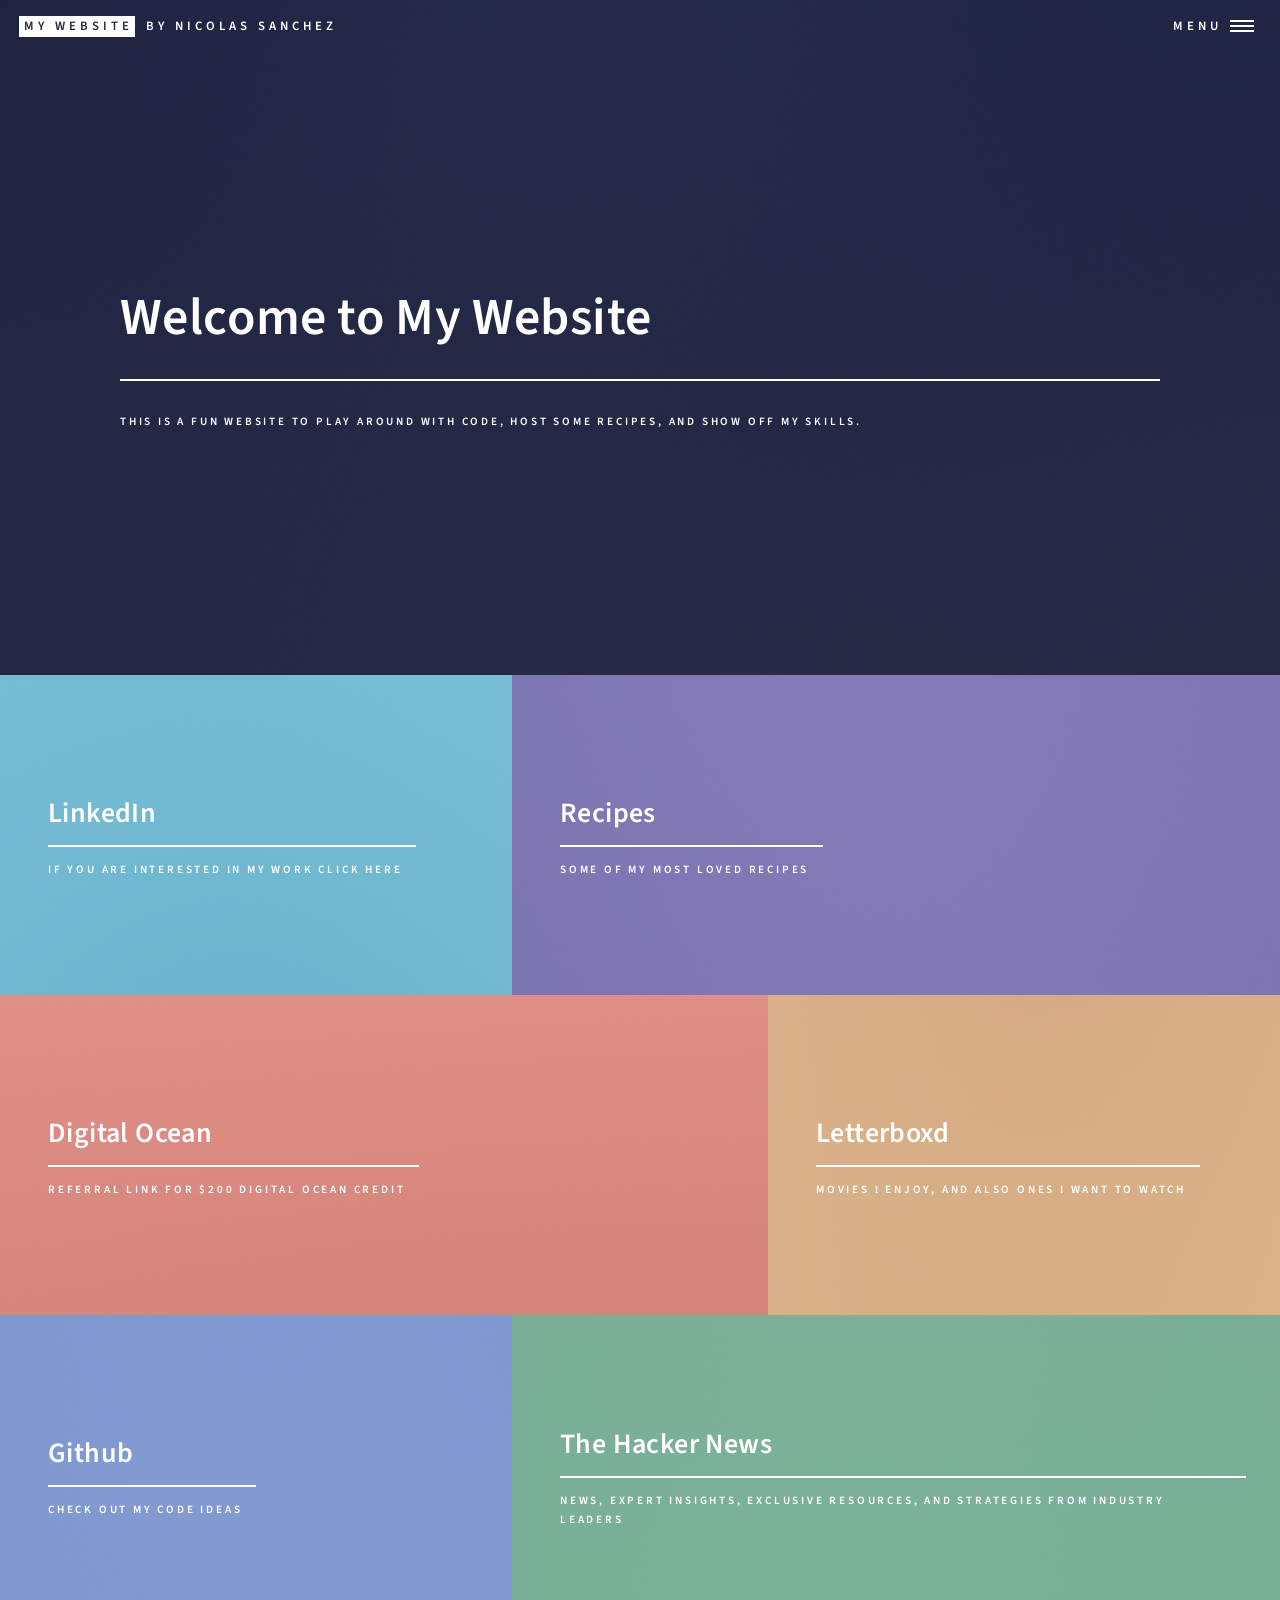
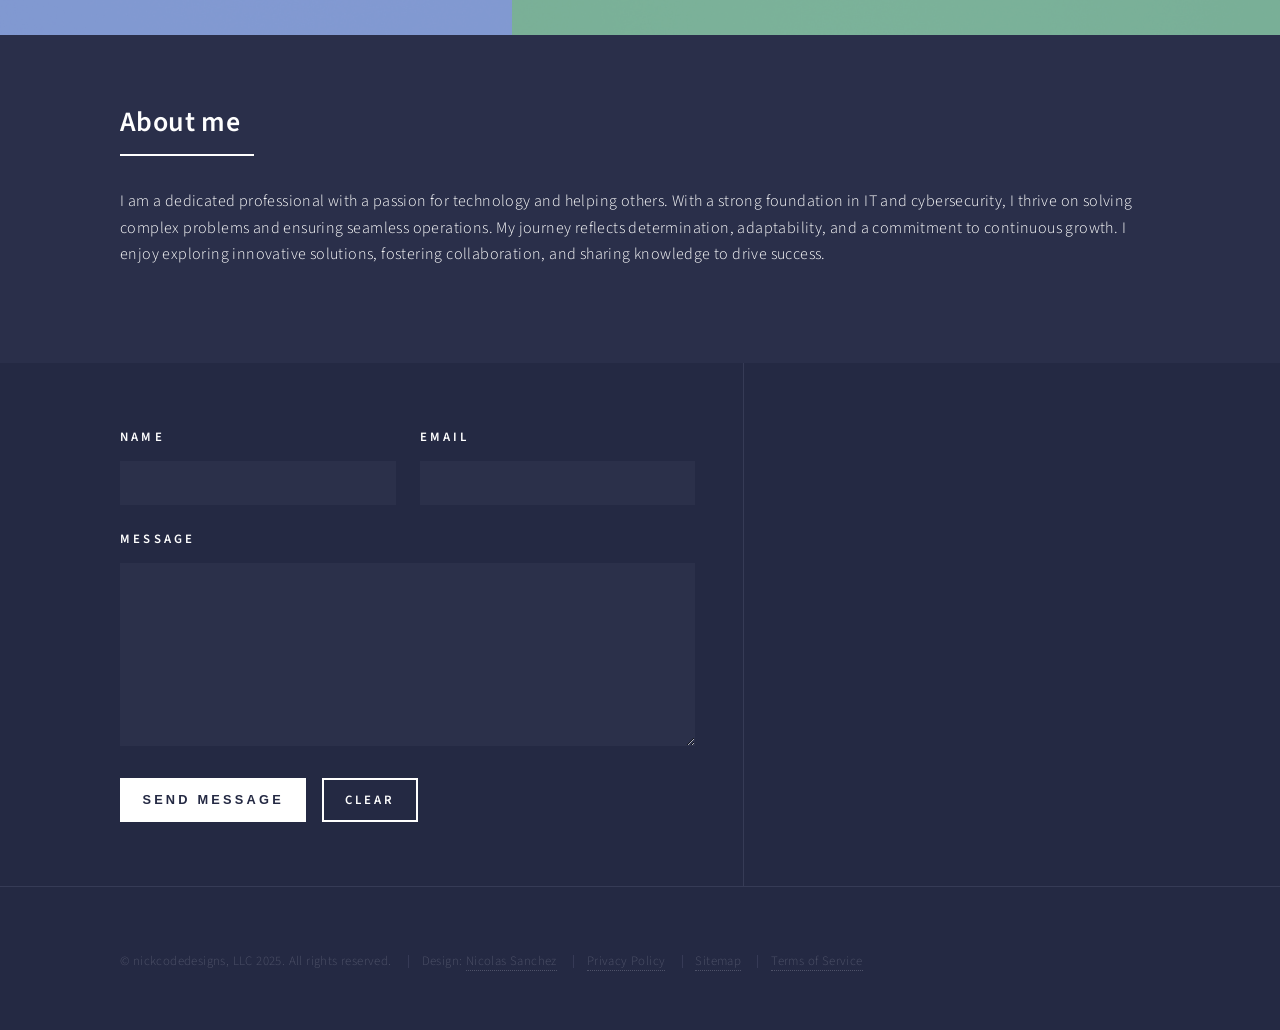
==== index.html @ 8ea69883 "Updated terms terms_of_service" ====
<!DOCTYPE HTML>
<html>
<!-- Head -->
	<head>
		<title>My Website</title>
		<meta charset="utf-8" />
		<meta name="viewport" content="width=device-width, initial-scale=1, user-scalable=no" />
		<link rel="stylesheet" href="assets/css/main.css" />
		<noscript><link rel="stylesheet" href="assets/css/noscript.css" /></noscript>
	</head>
<!-- Script -->
		<script async src="https://www.googletagmanager.com/gtag/js?id=G-K2CP5734T7">
		</script>
		
	<script>
		window.dataLayer = window.dataLayer || [];function gtag(){dataLayer.push(arguments);} gtag('js', new Date());gtag('config', 'G-K2CP5734T7');
	</script>
	<body class="is-preload">
<!-- Wrapper -->
			<div id="wrapper">
				<!-- Header -->
					<header id="header" class="alt">
						<a href="index.html" class="logo"><strong>My Website</strong> <span>by Nicolas Sanchez</span></a>
						<nav>
							<a href="#menu">Menu</a>
						</nav>
					</header>
				<!-- Menu -->
				<nav id="menu">
					<ul class="links">
						<li><a href="index.html">Home</a></li>
						<li><a href="recipes.html">Recipes</a></li>
						<li><a href="https://letterboxd.com/nicksanchez02/">My letterboxd</a></li>
						<li><a href="/sitemap.html">Sitemap</a></li>
					</ul>
				</nav>
				<!-- Banner -->
					<section id="banner" class="major">
						<div class="inner">
							<header class="major">
								<h1>Welcome to My Website</h1>
							</header>
							<div class="content">
								<p>This is a fun website to play around with code, host some recipes, and show off my skills.<br/></p>
								<ul class="actions">
									
								</ul>
							</div>
						</div>
					</section>
				<!-- Main -->
					<div id="main">
						<!-- One -->
							<section id="one" class="tiles">
								<article>
									<span class="image">
										<img src="images/pic01.jpg" alt="" />
									</span>
									<header class="major">
										<h3><a href="https://www.linkedin.com/feed/?trk=guest_homepage-basic_google-one-tap-submit" class="link">LinkedIn</a></h3>
										<p>If you are interested in my work click here</p>
									</header>
								</article>
								<article>
									<span class="image">
										<img src="images/pic02.jpg" alt="" />
									</span>
									<header class="major">
										<h3><a href="/pages/recipes.html" class="link">Recipes</a></h3>
										<p>Some of my most loved recipes</p>
									</header>
								</article>
								<article>
									<span class="image">
										<img src="images/pic03.jpg" alt="" />
									</span>
									<header class="major">
										<h3><a href="https://www.digitalocean.com/?refcode=6fe667c914c8&utm_campaign=Referral_Invite&utm_medium=Referral_Program&utm_source=badge" class="link">Digital Ocean</a></h3>
										<p>Referral link for $200 Digital Ocean Credit</p>
									</header>
								</article>
								<article>
									<span class="image">
										<img src="images/pic04.jpg" alt="" />
									</span>
									<header class="major">
										<h3><a href="https://letterboxd.com/nicksanchez02/" class="link">Letterboxd</a></h3>
										<p>Movies I enjoy, and also ones I want to watch</p>
									</header>
								</article>
								<article>
									<span class="image">
										<img src="images/pic05.jpg" alt="" />
									</span>
									<header class="major">
										<h3><a href="https://github.com/Nicolasjpsanchez" class="link">Github</a></h3>
										<p>Check out my code ideas</p>
									</header>
								</article>
								<article>
									<span class="image">
										<img src="images/pic06.jpg" alt="" />
									</span>
									<header class="major">
										<h3><a href="https://thehackernews.com/#:~:text=The%20Hacker%20News%20%7C%20%231%20Trusted%20Cybersecurity%20News%20Site" class="link">The Hacker News</a></h3>
										<p>News, expert insights, exclusive resources, and strategies from industry leaders</p>
									</header>
								</article>
							</section>
						<!-- Two -->
							<section id="two">
								<div class="inner">
									<header class="major">
										<h2>About me</h2>
									</header>
									<p>I am a dedicated professional with a passion for technology and helping others. With a strong foundation in IT and cybersecurity, I thrive on solving complex problems and ensuring seamless operations. My journey reflects determination, adaptability, and a commitment to continuous growth. I enjoy exploring innovative solutions, fostering collaboration, and sharing knowledge to drive success.</p>
									<ul class="actions">
									</ul>
								</div>
							</section>
					</div>
				<!-- Contact -->
					<section id="contact">
						<div class="inner">
							<section>
								<form action="https://formspree.io/f/xkggwqeb" method="POST">
									<div class="fields">
										<div class="field half">
											<label for="name">Name</label>
											<input type="text" name="name" id="name" required />
										</div>
										<div class="field half">
											<label for="email">Email</label>
											<input type="email" name="email" id="email" required />
										</div>
										<div class="field">
											<label for="message">Message</label>
											<textarea name="message" id="message" rows="6" required></textarea>
										</div>
									</div>
									<ul class="actions">
										<li><button type="submit" class="primary">Send Message</button></li>
										<li><input type="reset" value="Clear" /></li>
									</ul>
								</form>
							</section>
						</div>
					</section>
				<!-- Footer -->
				<footer id="footer">
					<div class="inner">
						<ul class="copyright">
							<li>&copy; nickcodedesigns, LLC 2025. All rights reserved.</li>
							<li>Design: <a href="https://nicolasjpsanchez.com">Nicolas Sanchez</a></li>
							<li><a href="/pages/privacy.html">Privacy Policy</a></li>
							<li><a href="/sitemap.html">Sitemap</a></li>
							<li><a href="/pages/terms_of_service.html">Terms of Service</a></li>

						</ul>
					</div>
				</footer>
			</div>
	<!-- Scripts -->
		<script src="assets/js/jquery.min.js"></script>
		<script src="assets/js/jquery.scrolly.min.js"></script>
		<script src="assets/js/jquery.scrollex.min.js"></script>
		<script src="assets/js/browser.min.js"></script>
		<script src="assets/js/breakpoints.min.js"></script>
		<script src="assets/js/util.js"></script>
		<script src="assets/js/main.js"></script>
	</body>
</html>
---- assets/css/main.css ----
@import url(fontawesome-all.min.css);
@import url("https://fonts.googleapis.com/css?family=Source+Sans+Pro:300,300italic,600,600italic");

/*
	Forty by HTML5 UP
	html5up.net | @ajlkn
	Free for personal and commercial use under the CCA 3.0 license (html5up.net/license)
*/

html, body, div, span, applet, object,
iframe, h1, h2, h3, h4, h5, h6, p, blockquote,
pre, a, abbr, acronym, address, big, cite,
code, del, dfn, em, img, ins, kbd, q, s, samp,
small, strike, strong, sub, sup, tt, var, b,
u, i, center, dl, dt, dd, ol, ul, li, fieldset,
form, label, legend, table, caption, tbody,
tfoot, thead, tr, th, td, article, aside,
canvas, details, embed, figure, figcaption,
footer, header, hgroup, menu, nav, output, ruby,
section, summary, time, mark, audio, video {
	margin: 0;
	padding: 0;
	border: 0;
	font-size: 100%;
	font: inherit;
	vertical-align: baseline;}

article, aside, details, figcaption, figure,
footer, header, hgroup, menu, nav, section {
	display: block;}

body {
	line-height: 1;
}

ol, ul {
	list-style: none;
}

blockquote, q {
	quotes: none;
}

	blockquote:before, blockquote:after, q:before, q:after {
		content: '';
		content: none;
	}

table {
	border-collapse: collapse;
	border-spacing: 0;
}

body {
	-webkit-text-size-adjust: none;
}

mark {
	background-color: transparent;
	color: inherit;
}

input::-moz-focus-inner {
	border: 0;
	padding: 0;
}

input, select, textarea {
	-moz-appearance: none;
	-webkit-appearance: none;
	-ms-appearance: none;
	appearance: none;
}

/* Basic */

	@-ms-viewport {
		width: device-width;
	}

	body {
		-ms-overflow-style: scrollbar;
	}

	@media screen and (max-width: 480px) {

		html, body {
			min-width: 320px;
		}

	}

	html {
		box-sizing: border-box;
	}

	*, *:before, *:after {
		box-sizing: inherit;
	}

	body {
		background: #242943;
	}

		body.is-preload *, body.is-preload *:before, body.is-preload *:after {
			-moz-animation: none !important;
			-webkit-animation: none !important;
			-ms-animation: none !important;
			animation: none !important;
			-moz-transition: none !important;
			-webkit-transition: none !important;
			-ms-transition: none !important;
			transition: none !important;
		}

/* Type */

	body, input, select, textarea {
		color: #ffffff;
		font-family: "Source Sans Pro", Helvetica, sans-serif;
		font-size: 17pt;
		font-weight: 300;
		letter-spacing: 0.025em;
		line-height: 1.65;
	}

		@media screen and (max-width: 1680px) {

			body, input, select, textarea {
				font-size: 14pt;
			}

		}

		@media screen and (max-width: 1280px) {

			body, input, select, textarea {
				font-size: 12pt;
			}

		}

		@media screen and (max-width: 360px) {

			body, input, select, textarea {
				font-size: 11pt;
			}

		}

	a {
		-moz-transition: color 0.2s ease-in-out, border-bottom-color 0.2s ease-in-out;
		-webkit-transition: color 0.2s ease-in-out, border-bottom-color 0.2s ease-in-out;
		-ms-transition: color 0.2s ease-in-out, border-bottom-color 0.2s ease-in-out;
		transition: color 0.2s ease-in-out, border-bottom-color 0.2s ease-in-out;
		border-bottom: dotted 1px;
		color: inherit;
		text-decoration: none;
	}

		a:hover {
			border-bottom-color: transparent;
			color: #9bf1ff !important;
		}

		a:active {
			color: #53e3fb !important;
		}

	strong, b {
		color: #ffffff;
		font-weight: 600;
	}

	em, i {
		font-style: italic;
	}

	p {
		margin: 0 0 2em 0;
	}

	h1, h2, h3, h4, h5, h6 {
		color: #ffffff;
		font-weight: 600;
		line-height: 1.65;
		margin: 0 0 1em 0;
	}

		h1 a, h2 a, h3 a, h4 a, h5 a, h6 a {
			color: inherit;
			border-bottom: 0;
		}

	h1 {
		font-size: 2.5em;
	}

	h2 {
		font-size: 1.75em;
	}

	h3 {
		font-size: 1.35em;
	}

	h4 {
		font-size: 1.1em;
	}

	h5 {
		font-size: 0.9em;
	}

	h6 {
		font-size: 0.7em;
	}

	@media screen and (max-width: 736px) {

		h1 {
			font-size: 2em;
		}

		h2 {
			font-size: 1.5em;
		}

		h3 {
			font-size: 1.25em;
		}

	}

	sub {
		font-size: 0.8em;
		position: relative;
		top: 0.5em;
	}

	sup {
		font-size: 0.8em;
		position: relative;
		top: -0.5em;
	}

	blockquote {
		border-left: solid 4px rgba(212, 212, 255, 0.1);
		font-style: italic;
		margin: 0 0 2em 0;
		padding: 0.5em 0 0.5em 2em;
	}

	code {
		background: rgba(212, 212, 255, 0.035);
		font-family: "Courier New", monospace;
		font-size: 0.9em;
		margin: 0 0.25em;
		padding: 0.25em 0.65em;
	}

	pre {
		-webkit-overflow-scrolling: touch;
		font-family: "Courier New", monospace;
		font-size: 0.9em;
		margin: 0 0 2em 0;
	}

		pre code {
			display: block;
			line-height: 1.75;
			padding: 1em 1.5em;
			overflow-x: auto;
		}

	hr {
		border: 0;
		border-bottom: solid 1px rgba(212, 212, 255, 0.1);
		margin: 2em 0;
	}

		hr.major {
			margin: 3em 0;
		}

	.align-left {
		text-align: left;
	}

	.align-center {
		text-align: center;
	}

	.align-right {
		text-align: right;
	}

/* Row */

	.row {
		display: flex;
		flex-wrap: wrap;
		box-sizing: border-box;
		align-items: stretch;
	}

		.row > * {
			box-sizing: border-box;
		}

		.row.gtr-uniform > * > :last-child {
			margin-bottom: 0;
		}

		.row.aln-left {
			justify-content: flex-start;
		}

		.row.aln-center {
			justify-content: center;
		}

		.row.aln-right {
			justify-content: flex-end;
		}

		.row.aln-top {
			align-items: flex-start;
		}

		.row.aln-middle {
			align-items: center;
		}

		.row.aln-bottom {
			align-items: flex-end;
		}

		.row > .imp {
			order: -1;
		}

		.row > .col-1 {
			width: 8.33333%;
		}

		.row > .off-1 {
			margin-left: 8.33333%;
		}

		.row > .col-2 {
			width: 16.66667%;
		}

		.row > .off-2 {
			margin-left: 16.66667%;
		}

		.row > .col-3 {
			width: 25%;
		}

		.row > .off-3 {
			margin-left: 25%;
		}

		.row > .col-4 {
			width: 33.33333%;
		}

		.row > .off-4 {
			margin-left: 33.33333%;
		}

		.row > .col-5 {
			width: 41.66667%;
		}

		.row > .off-5 {
			margin-left: 41.66667%;
		}

		.row > .col-6 {
			width: 50%;
		}

		.row > .off-6 {
			margin-left: 50%;
		}

		.row > .col-7 {
			width: 58.33333%;
		}

		.row > .off-7 {
			margin-left: 58.33333%;
		}

		.row > .col-8 {
			width: 66.66667%;
		}

		.row > .off-8 {
			margin-left: 66.66667%;
		}

		.row > .col-9 {
			width: 75%;
		}

		.row > .off-9 {
			margin-left: 75%;
		}

		.row > .col-10 {
			width: 83.33333%;
		}

		.row > .off-10 {
			margin-left: 83.33333%;
		}

		.row > .col-11 {
			width: 91.66667%;
		}

		.row > .off-11 {
			margin-left: 91.66667%;
		}

		.row > .col-12 {
			width: 100%;
		}

		.row > .off-12 {
			margin-left: 100%;
		}

		.row.gtr-0 {
			margin-top: 0;
			margin-left: 0em;
		}

			.row.gtr-0 > * {
				padding: 0 0 0 0em;
			}

			.row.gtr-0.gtr-uniform {
				margin-top: 0em;
			}

				.row.gtr-0.gtr-uniform > * {
					padding-top: 0em;
				}

		.row.gtr-25 {
			margin-top: 0;
			margin-left: -0.5em;
		}

			.row.gtr-25 > * {
				padding: 0 0 0 0.5em;
			}

			.row.gtr-25.gtr-uniform {
				margin-top: -0.5em;
			}

				.row.gtr-25.gtr-uniform > * {
					padding-top: 0.5em;
				}

		.row.gtr-50 {
			margin-top: 0;
			margin-left: -1em;
		}

			.row.gtr-50 > * {
				padding: 0 0 0 1em;
			}

			.row.gtr-50.gtr-uniform {
				margin-top: -1em;
			}

				.row.gtr-50.gtr-uniform > * {
					padding-top: 1em;
				}

		.row {
			margin-top: 0;
			margin-left: -2em;
		}

			.row > * {
				padding: 0 0 0 2em;
			}

			.row.gtr-uniform {
				margin-top: -2em;
			}

				.row.gtr-uniform > * {
					padding-top: 2em;
				}

		.row.gtr-150 {
			margin-top: 0;
			margin-left: -3em;
		}

			.row.gtr-150 > * {
				padding: 0 0 0 3em;
			}

			.row.gtr-150.gtr-uniform {
				margin-top: -3em;
			}

				.row.gtr-150.gtr-uniform > * {
					padding-top: 3em;
				}

		.row.gtr-200 {
			margin-top: 0;
			margin-left: -4em;
		}

			.row.gtr-200 > * {
				padding: 0 0 0 4em;
			}

			.row.gtr-200.gtr-uniform {
				margin-top: -4em;
			}

				.row.gtr-200.gtr-uniform > * {
					padding-top: 4em;
				}

		@media screen and (max-width: 1680px) {

			.row {
				display: flex;
				flex-wrap: wrap;
				box-sizing: border-box;
				align-items: stretch;
			}

				.row > * {
					box-sizing: border-box;
				}

				.row.gtr-uniform > * > :last-child {
					margin-bottom: 0;
				}

				.row.aln-left {
					justify-content: flex-start;
				}

				.row.aln-center {
					justify-content: center;
				}

				.row.aln-right {
					justify-content: flex-end;
				}

				.row.aln-top {
					align-items: flex-start;
				}

				.row.aln-middle {
					align-items: center;
				}

				.row.aln-bottom {
					align-items: flex-end;
				}

				.row > .imp-xlarge {
					order: -1;
				}

				.row > .col-1-xlarge {
					width: 8.33333%;
				}

				.row > .off-1-xlarge {
					margin-left: 8.33333%;
				}

				.row > .col-2-xlarge {
					width: 16.66667%;
				}

				.row > .off-2-xlarge {
					margin-left: 16.66667%;
				}

				.row > .col-3-xlarge {
					width: 25%;
				}

				.row > .off-3-xlarge {
					margin-left: 25%;
				}

				.row > .col-4-xlarge {
					width: 33.33333%;
				}

				.row > .off-4-xlarge {
					margin-left: 33.33333%;
				}

				.row > .col-5-xlarge {
					width: 41.66667%;
				}

				.row > .off-5-xlarge {
					margin-left: 41.66667%;
				}

				.row > .col-6-xlarge {
					width: 50%;
				}

				.row > .off-6-xlarge {
					margin-left: 50%;
				}

				.row > .col-7-xlarge {
					width: 58.33333%;
				}

				.row > .off-7-xlarge {
					margin-left: 58.33333%;
				}

				.row > .col-8-xlarge {
					width: 66.66667%;
				}

				.row > .off-8-xlarge {
					margin-left: 66.66667%;
				}

				.row > .col-9-xlarge {
					width: 75%;
				}

				.row > .off-9-xlarge {
					margin-left: 75%;
				}

				.row > .col-10-xlarge {
					width: 83.33333%;
				}

				.row > .off-10-xlarge {
					margin-left: 83.33333%;
				}

				.row > .col-11-xlarge {
					width: 91.66667%;
				}

				.row > .off-11-xlarge {
					margin-left: 91.66667%;
				}

				.row > .col-12-xlarge {
					width: 100%;
				}

				.row > .off-12-xlarge {
					margin-left: 100%;
				}

				.row.gtr-0 {
					margin-top: 0;
					margin-left: 0em;
				}

					.row.gtr-0 > * {
						padding: 0 0 0 0em;
					}

					.row.gtr-0.gtr-uniform {
						margin-top: 0em;
					}

						.row.gtr-0.gtr-uniform > * {
							padding-top: 0em;
						}

				.row.gtr-25 {
					margin-top: 0;
					margin-left: -0.5em;
				}

					.row.gtr-25 > * {
						padding: 0 0 0 0.5em;
					}

					.row.gtr-25.gtr-uniform {
						margin-top: -0.5em;
					}

						.row.gtr-25.gtr-uniform > * {
							padding-top: 0.5em;
						}

				.row.gtr-50 {
					margin-top: 0;
					margin-left: -1em;
				}

					.row.gtr-50 > * {
						padding: 0 0 0 1em;
					}

					.row.gtr-50.gtr-uniform {
						margin-top: -1em;
					}

						.row.gtr-50.gtr-uniform > * {
							padding-top: 1em;
						}

				.row {
					margin-top: 0;
					margin-left: -2em;
				}

					.row > * {
						padding: 0 0 0 2em;
					}

					.row.gtr-uniform {
						margin-top: -2em;
					}

						.row.gtr-uniform > * {
							padding-top: 2em;
						}

				.row.gtr-150 {
					margin-top: 0;
					margin-left: -3em;
				}

					.row.gtr-150 > * {
						padding: 0 0 0 3em;
					}

					.row.gtr-150.gtr-uniform {
						margin-top: -3em;
					}

						.row.gtr-150.gtr-uniform > * {
							padding-top: 3em;
						}

				.row.gtr-200 {
					margin-top: 0;
					margin-left: -4em;
				}

					.row.gtr-200 > * {
						padding: 0 0 0 4em;
					}

					.row.gtr-200.gtr-uniform {
						margin-top: -4em;
					}

						.row.gtr-200.gtr-uniform > * {
							padding-top: 4em;
						}

		}

		@media screen and (max-width: 1280px) {

			.row {
				display: flex;
				flex-wrap: wrap;
				box-sizing: border-box;
				align-items: stretch;
			}

				.row > * {
					box-sizing: border-box;
				}

				.row.gtr-uniform > * > :last-child {
					margin-bottom: 0;
				}

				.row.aln-left {
					justify-content: flex-start;
				}

				.row.aln-center {
					justify-content: center;
				}

				.row.aln-right {
					justify-content: flex-end;
				}

				.row.aln-top {
					align-items: flex-start;
				}

				.row.aln-middle {
					align-items: center;
				}

				.row.aln-bottom {
					align-items: flex-end;
				}

				.row > .imp-large {
					order: -1;
				}

				.row > .col-1-large {
					width: 8.33333%;
				}

				.row > .off-1-large {
					margin-left: 8.33333%;
				}

				.row > .col-2-large {
					width: 16.66667%;
				}

				.row > .off-2-large {
					margin-left: 16.66667%;
				}

				.row > .col-3-large {
					width: 25%;
				}

				.row > .off-3-large {
					margin-left: 25%;
				}

				.row > .col-4-large {
					width: 33.33333%;
				}

				.row > .off-4-large {
					margin-left: 33.33333%;
				}

				.row > .col-5-large {
					width: 41.66667%;
				}

				.row > .off-5-large {
					margin-left: 41.66667%;
				}

				.row > .col-6-large {
					width: 50%;
				}

				.row > .off-6-large {
					margin-left: 50%;
				}

				.row > .col-7-large {
					width: 58.33333%;
				}

				.row > .off-7-large {
					margin-left: 58.33333%;
				}

				.row > .col-8-large {
					width: 66.66667%;
				}

				.row > .off-8-large {
					margin-left: 66.66667%;
				}

				.row > .col-9-large {
					width: 75%;
				}

				.row > .off-9-large {
					margin-left: 75%;
				}

				.row > .col-10-large {
					width: 83.33333%;
				}

				.row > .off-10-large {
					margin-left: 83.33333%;
				}

				.row > .col-11-large {
					width: 91.66667%;
				}

				.row > .off-11-large {
					margin-left: 91.66667%;
				}

				.row > .col-12-large {
					width: 100%;
				}

				.row > .off-12-large {
					margin-left: 100%;
				}

				.row.gtr-0 {
					margin-top: 0;
					margin-left: 0em;
				}

					.row.gtr-0 > * {
						padding: 0 0 0 0em;
					}

					.row.gtr-0.gtr-uniform {
						margin-top: 0em;
					}

						.row.gtr-0.gtr-uniform > * {
							padding-top: 0em;
						}

				.row.gtr-25 {
					margin-top: 0;
					margin-left: -0.375em;
				}

					.row.gtr-25 > * {
						padding: 0 0 0 0.375em;
					}

					.row.gtr-25.gtr-uniform {
						margin-top: -0.375em;
					}

						.row.gtr-25.gtr-uniform > * {
							padding-top: 0.375em;
						}

				.row.gtr-50 {
					margin-top: 0;
					margin-left: -0.75em;
				}

					.row.gtr-50 > * {
						padding: 0 0 0 0.75em;
					}

					.row.gtr-50.gtr-uniform {
						margin-top: -0.75em;
					}

						.row.gtr-50.gtr-uniform > * {
							padding-top: 0.75em;
						}

				.row {
					margin-top: 0;
					margin-left: -1.5em;
				}

					.row > * {
						padding: 0 0 0 1.5em;
					}

					.row.gtr-uniform {
						margin-top: -1.5em;
					}

						.row.gtr-uniform > * {
							padding-top: 1.5em;
						}

				.row.gtr-150 {
					margin-top: 0;
					margin-left: -2.25em;
				}

					.row.gtr-150 > * {
						padding: 0 0 0 2.25em;
					}

					.row.gtr-150.gtr-uniform {
						margin-top: -2.25em;
					}

						.row.gtr-150.gtr-uniform > * {
							padding-top: 2.25em;
						}

				.row.gtr-200 {
					margin-top: 0;
					margin-left: -3em;
				}

					.row.gtr-200 > * {
						padding: 0 0 0 3em;
					}

					.row.gtr-200.gtr-uniform {
						margin-top: -3em;
					}

						.row.gtr-200.gtr-uniform > * {
							padding-top: 3em;
						}

		}

		@media screen and (max-width: 980px) {

			.row {
				display: flex;
				flex-wrap: wrap;
				box-sizing: border-box;
				align-items: stretch;
			}

				.row > * {
					box-sizing: border-box;
				}

				.row.gtr-uniform > * > :last-child {
					margin-bottom: 0;
				}

				.row.aln-left {
					justify-content: flex-start;
				}

				.row.aln-center {
					justify-content: center;
				}

				.row.aln-right {
					justify-content: flex-end;
				}

				.row.aln-top {
					align-items: flex-start;
				}

				.row.aln-middle {
					align-items: center;
				}

				.row.aln-bottom {
					align-items: flex-end;
				}

				.row > .imp-medium {
					order: -1;
				}

				.row > .col-1-medium {
					width: 8.33333%;
				}

				.row > .off-1-medium {
					margin-left: 8.33333%;
				}

				.row > .col-2-medium {
					width: 16.66667%;
				}

				.row > .off-2-medium {
					margin-left: 16.66667%;
				}

				.row > .col-3-medium {
					width: 25%;
				}

				.row > .off-3-medium {
					margin-left: 25%;
				}

				.row > .col-4-medium {
					width: 33.33333%;
				}

				.row > .off-4-medium {
					margin-left: 33.33333%;
				}

				.row > .col-5-medium {
					width: 41.66667%;
				}

				.row > .off-5-medium {
					margin-left: 41.66667%;
				}

				.row > .col-6-medium {
					width: 50%;
				}

				.row > .off-6-medium {
					margin-left: 50%;
				}

				.row > .col-7-medium {
					width: 58.33333%;
				}

				.row > .off-7-medium {
					margin-left: 58.33333%;
				}

				.row > .col-8-medium {
					width: 66.66667%;
				}

				.row > .off-8-medium {
					margin-left: 66.66667%;
				}

				.row > .col-9-medium {
					width: 75%;
				}

				.row > .off-9-medium {
					margin-left: 75%;
				}

				.row > .col-10-medium {
					width: 83.33333%;
				}

				.row > .off-10-medium {
					margin-left: 83.33333%;
				}

				.row > .col-11-medium {
					width: 91.66667%;
				}

				.row > .off-11-medium {
					margin-left: 91.66667%;
				}

				.row > .col-12-medium {
					width: 100%;
				}

				.row > .off-12-medium {
					margin-left: 100%;
				}

				.row.gtr-0 {
					margin-top: 0;
					margin-left: 0em;
				}

					.row.gtr-0 > * {
						padding: 0 0 0 0em;
					}

					.row.gtr-0.gtr-uniform {
						margin-top: 0em;
					}

						.row.gtr-0.gtr-uniform > * {
							padding-top: 0em;
						}

				.row.gtr-25 {
					margin-top: 0;
					margin-left: -0.375em;
				}

					.row.gtr-25 > * {
						padding: 0 0 0 0.375em;
					}

					.row.gtr-25.gtr-uniform {
						margin-top: -0.375em;
					}

						.row.gtr-25.gtr-uniform > * {
							padding-top: 0.375em;
						}

				.row.gtr-50 {
					margin-top: 0;
					margin-left: -0.75em;
				}

					.row.gtr-50 > * {
						padding: 0 0 0 0.75em;
					}

					.row.gtr-50.gtr-uniform {
						margin-top: -0.75em;
					}

						.row.gtr-50.gtr-uniform > * {
							padding-top: 0.75em;
						}

				.row {
					margin-top: 0;
					margin-left: -1.5em;
				}

					.row > * {
						padding: 0 0 0 1.5em;
					}

					.row.gtr-uniform {
						margin-top: -1.5em;
					}

						.row.gtr-uniform > * {
							padding-top: 1.5em;
						}

				.row.gtr-150 {
					margin-top: 0;
					margin-left: -2.25em;
				}

					.row.gtr-150 > * {
						padding: 0 0 0 2.25em;
					}

					.row.gtr-150.gtr-uniform {
						margin-top: -2.25em;
					}

						.row.gtr-150.gtr-uniform > * {
							padding-top: 2.25em;
						}

				.row.gtr-200 {
					margin-top: 0;
					margin-left: -3em;
				}

					.row.gtr-200 > * {
						padding: 0 0 0 3em;
					}

					.row.gtr-200.gtr-uniform {
						margin-top: -3em;
					}

						.row.gtr-200.gtr-uniform > * {
							padding-top: 3em;
						}

		}

		@media screen and (max-width: 736px) {

			.row {
				display: flex;
				flex-wrap: wrap;
				box-sizing: border-box;
				align-items: stretch;
			}

				.row > * {
					box-sizing: border-box;
				}

				.row.gtr-uniform > * > :last-child {
					margin-bottom: 0;
				}

				.row.aln-left {
					justify-content: flex-start;
				}

				.row.aln-center {
					justify-content: center;
				}

				.row.aln-right {
					justify-content: flex-end;
				}

				.row.aln-top {
					align-items: flex-start;
				}

				.row.aln-middle {
					align-items: center;
				}

				.row.aln-bottom {
					align-items: flex-end;
				}

				.row > .imp-small {
					order: -1;
				}

				.row > .col-1-small {
					width: 8.33333%;
				}

				.row > .off-1-small {
					margin-left: 8.33333%;
				}

				.row > .col-2-small {
					width: 16.66667%;
				}

				.row > .off-2-small {
					margin-left: 16.66667%;
				}

				.row > .col-3-small {
					width: 25%;
				}

				.row > .off-3-small {
					margin-left: 25%;
				}

				.row > .col-4-small {
					width: 33.33333%;
				}

				.row > .off-4-small {
					margin-left: 33.33333%;
				}

				.row > .col-5-small {
					width: 41.66667%;
				}

				.row > .off-5-small {
					margin-left: 41.66667%;
				}

				.row > .col-6-small {
					width: 50%;
				}

				.row > .off-6-small {
					margin-left: 50%;
				}

				.row > .col-7-small {
					width: 58.33333%;
				}

				.row > .off-7-small {
					margin-left: 58.33333%;
				}

				.row > .col-8-small {
					width: 66.66667%;
				}

				.row > .off-8-small {
					margin-left: 66.66667%;
				}

				.row > .col-9-small {
					width: 75%;
				}

				.row > .off-9-small {
					margin-left: 75%;
				}

				.row > .col-10-small {
					width: 83.33333%;
				}

				.row > .off-10-small {
					margin-left: 83.33333%;
				}

				.row > .col-11-small {
					width: 91.66667%;
				}

				.row > .off-11-small {
					margin-left: 91.66667%;
				}

				.row > .col-12-small {
					width: 100%;
				}

				.row > .off-12-small {
					margin-left: 100%;
				}

				.row.gtr-0 {
					margin-top: 0;
					margin-left: 0em;
				}

					.row.gtr-0 > * {
						padding: 0 0 0 0em;
					}

					.row.gtr-0.gtr-uniform {
						margin-top: 0em;
					}

						.row.gtr-0.gtr-uniform > * {
							padding-top: 0em;
						}

				.row.gtr-25 {
					margin-top: 0;
					margin-left: -0.3125em;
				}

					.row.gtr-25 > * {
						padding: 0 0 0 0.3125em;
					}

					.row.gtr-25.gtr-uniform {
						margin-top: -0.3125em;
					}

						.row.gtr-25.gtr-uniform > * {
							padding-top: 0.3125em;
						}

				.row.gtr-50 {
					margin-top: 0;
					margin-left: -0.625em;
				}

					.row.gtr-50 > * {
						padding: 0 0 0 0.625em;
					}

					.row.gtr-50.gtr-uniform {
						margin-top: -0.625em;
					}

						.row.gtr-50.gtr-uniform > * {
							padding-top: 0.625em;
						}

				.row {
					margin-top: 0;
					margin-left: -1.25em;
				}

					.row > * {
						padding: 0 0 0 1.25em;
					}

					.row.gtr-uniform {
						margin-top: -1.25em;
					}

						.row.gtr-uniform > * {
							padding-top: 1.25em;
						}

				.row.gtr-150 {
					margin-top: 0;
					margin-left: -1.875em;
				}

					.row.gtr-150 > * {
						padding: 0 0 0 1.875em;
					}

					.row.gtr-150.gtr-uniform {
						margin-top: -1.875em;
					}

						.row.gtr-150.gtr-uniform > * {
							padding-top: 1.875em;
						}

				.row.gtr-200 {
					margin-top: 0;
					margin-left: -2.5em;
				}

					.row.gtr-200 > * {
						padding: 0 0 0 2.5em;
					}

					.row.gtr-200.gtr-uniform {
						margin-top: -2.5em;
					}

						.row.gtr-200.gtr-uniform > * {
							padding-top: 2.5em;
						}

		}

		@media screen and (max-width: 480px) {

			.row {
				display: flex;
				flex-wrap: wrap;
				box-sizing: border-box;
				align-items: stretch;
			}

				.row > * {
					box-sizing: border-box;
				}

				.row.gtr-uniform > * > :last-child {
					margin-bottom: 0;
				}

				.row.aln-left {
					justify-content: flex-start;
				}

				.row.aln-center {
					justify-content: center;
				}

				.row.aln-right {
					justify-content: flex-end;
				}

				.row.aln-top {
					align-items: flex-start;
				}

				.row.aln-middle {
					align-items: center;
				}

				.row.aln-bottom {
					align-items: flex-end;
				}

				.row > .imp-xsmall {
					order: -1;
				}

				.row > .col-1-xsmall {
					width: 8.33333%;
				}

				.row > .off-1-xsmall {
					margin-left: 8.33333%;
				}

				.row > .col-2-xsmall {
					width: 16.66667%;
				}

				.row > .off-2-xsmall {
					margin-left: 16.66667%;
				}

				.row > .col-3-xsmall {
					width: 25%;
				}

				.row > .off-3-xsmall {
					margin-left: 25%;
				}

				.row > .col-4-xsmall {
					width: 33.33333%;
				}

				.row > .off-4-xsmall {
					margin-left: 33.33333%;
				}

				.row > .col-5-xsmall {
					width: 41.66667%;
				}

				.row > .off-5-xsmall {
					margin-left: 41.66667%;
				}

				.row > .col-6-xsmall {
					width: 50%;
				}

				.row > .off-6-xsmall {
					margin-left: 50%;
				}

				.row > .col-7-xsmall {
					width: 58.33333%;
				}

				.row > .off-7-xsmall {
					margin-left: 58.33333%;
				}

				.row > .col-8-xsmall {
					width: 66.66667%;
				}

				.row > .off-8-xsmall {
					margin-left: 66.66667%;
				}

				.row > .col-9-xsmall {
					width: 75%;
				}

				.row > .off-9-xsmall {
					margin-left: 75%;
				}

				.row > .col-10-xsmall {
					width: 83.33333%;
				}

				.row > .off-10-xsmall {
					margin-left: 83.33333%;
				}

				.row > .col-11-xsmall {
					width: 91.66667%;
				}

				.row > .off-11-xsmall {
					margin-left: 91.66667%;
				}

				.row > .col-12-xsmall {
					width: 100%;
				}

				.row > .off-12-xsmall {
					margin-left: 100%;
				}

				.row.gtr-0 {
					margin-top: 0;
					margin-left: 0em;
				}

					.row.gtr-0 > * {
						padding: 0 0 0 0em;
					}

					.row.gtr-0.gtr-uniform {
						margin-top: 0em;
					}

						.row.gtr-0.gtr-uniform > * {
							padding-top: 0em;
						}

				.row.gtr-25 {
					margin-top: 0;
					margin-left: -0.3125em;
				}

					.row.gtr-25 > * {
						padding: 0 0 0 0.3125em;
					}

					.row.gtr-25.gtr-uniform {
						margin-top: -0.3125em;
					}

						.row.gtr-25.gtr-uniform > * {
							padding-top: 0.3125em;
						}

				.row.gtr-50 {
					margin-top: 0;
					margin-left: -0.625em;
				}

					.row.gtr-50 > * {
						padding: 0 0 0 0.625em;
					}

					.row.gtr-50.gtr-uniform {
						margin-top: -0.625em;
					}

						.row.gtr-50.gtr-uniform > * {
							padding-top: 0.625em;
						}

				.row {
					margin-top: 0;
					margin-left: -1.25em;
				}

					.row > * {
						padding: 0 0 0 1.25em;
					}

					.row.gtr-uniform {
						margin-top: -1.25em;
					}

						.row.gtr-uniform > * {
							padding-top: 1.25em;
						}

				.row.gtr-150 {
					margin-top: 0;
					margin-left: -1.875em;
				}

					.row.gtr-150 > * {
						padding: 0 0 0 1.875em;
					}

					.row.gtr-150.gtr-uniform {
						margin-top: -1.875em;
					}

						.row.gtr-150.gtr-uniform > * {
							padding-top: 1.875em;
						}

				.row.gtr-200 {
					margin-top: 0;
					margin-left: -2.5em;
				}

					.row.gtr-200 > * {
						padding: 0 0 0 2.5em;
					}

					.row.gtr-200.gtr-uniform {
						margin-top: -2.5em;
					}

						.row.gtr-200.gtr-uniform > * {
							padding-top: 2.5em;
						}

		}

/* Section/Article */

	section.special, article.special {
		text-align: center;
	}

	header.major {
		width: -moz-max-content;
		width: -webkit-max-content;
		width: -ms-max-content;
		width: max-content;
		margin-bottom: 2em;
	}

		header.major > :first-child {
			margin-bottom: 0;
			width: calc(100% + 0.5em);
		}

			header.major > :first-child:after {
				content: '';
				background-color: #ffffff;
				display: block;
				height: 2px;
				margin: 0.325em 0 0.5em 0;
				width: 100%;
			}

		header.major > p {
			font-size: 0.7em;
			font-weight: 600;
			letter-spacing: 0.25em;
			margin-bottom: 0;
			text-transform: uppercase;
		}

		body.is-ie header.major > :first-child:after {
			max-width: 9em;
		}

		body.is-ie header.major > h1:after {
			max-width: 100% !important;
		}

	@media screen and (max-width: 736px) {

		header.major > p br {
			display: none;
		}

	}

/* Form */

	form {
		margin: 0 0 2em 0;
	}

		form > :last-child {
			margin-bottom: 0;
		}

		form > .fields {
			display: -moz-flex;
			display: -webkit-flex;
			display: -ms-flex;
			display: flex;
			-moz-flex-wrap: wrap;
			-webkit-flex-wrap: wrap;
			-ms-flex-wrap: wrap;
			flex-wrap: wrap;
			width: calc(100% + 3em);
			margin: -1.5em 0 2em -1.5em;
		}

			form > .fields > .field {
				-moz-flex-grow: 0;
				-webkit-flex-grow: 0;
				-ms-flex-grow: 0;
				flex-grow: 0;
				-moz-flex-shrink: 0;
				-webkit-flex-shrink: 0;
				-ms-flex-shrink: 0;
				flex-shrink: 0;
				padding: 1.5em 0 0 1.5em;
				width: calc(100% - 1.5em);
			}

				form > .fields > .field.half {
					width: calc(50% - 0.75em);
				}

				form > .fields > .field.third {
					width: calc(100%/3 - 0.5em);
				}

				form > .fields > .field.quarter {
					width: calc(25% - 0.375em);
				}

		@media screen and (max-width: 480px) {

			form > .fields {
				width: calc(100% + 3em);
				margin: -1.5em 0 2em -1.5em;
			}

				form > .fields > .field {
					padding: 1.5em 0 0 1.5em;
					width: calc(100% - 1.5em);
				}

					form > .fields > .field.half {
						width: calc(100% - 1.5em);
					}

					form > .fields > .field.third {
						width: calc(100% - 1.5em);
					}

					form > .fields > .field.quarter {
						width: calc(100% - 1.5em);
					}

		}

	label {
		color: #ffffff;
		display: block;
		font-size: 0.8em;
		font-weight: 600;
		letter-spacing: 0.25em;
		margin: 0 0 1em 0;
		text-transform: uppercase;
	}

	input[type="text"],
	input[type="password"],
	input[type="email"],
	input[type="tel"],
	input[type="search"],
	input[type="url"],
	select,
	textarea {
		-moz-appearance: none;
		-webkit-appearance: none;
		-ms-appearance: none;
		appearance: none;
		background: rgba(212, 212, 255, 0.035);
		border: none;
		border-radius: 0;
		color: inherit;
		display: block;
		outline: 0;
		padding: 0 1em;
		text-decoration: none;
		width: 100%;
	}

		input[type="text"]:invalid,
		input[type="password"]:invalid,
		input[type="email"]:invalid,
		input[type="tel"]:invalid,
		input[type="search"]:invalid,
		input[type="url"]:invalid,
		select:invalid,
		textarea:invalid {
			box-shadow: none;
		}

		input[type="text"]:focus,
		input[type="password"]:focus,
		input[type="email"]:focus,
		input[type="tel"]:focus,
		input[type="search"]:focus,
		input[type="url"]:focus,
		select:focus,
		textarea:focus {
			border-color: #9bf1ff;
			box-shadow: 0 0 0 2px #9bf1ff;
		}

	select {
		background-image: url("data:image/svg+xml;charset=utf8,%3Csvg xmlns='http://www.w3.org/2000/svg' width='40' height='40' preserveAspectRatio='none' viewBox='0 0 40 40'%3E%3Cpath d='M9.4,12.3l10.4,10.4l10.4-10.4c0.2-0.2,0.5-0.4,0.9-0.4c0.3,0,0.6,0.1,0.9,0.4l3.3,3.3c0.2,0.2,0.4,0.5,0.4,0.9 c0,0.4-0.1,0.6-0.4,0.9L20.7,31.9c-0.2,0.2-0.5,0.4-0.9,0.4c-0.3,0-0.6-0.1-0.9-0.4L4.3,17.3c-0.2-0.2-0.4-0.5-0.4-0.9 c0-0.4,0.1-0.6,0.4-0.9l3.3-3.3c0.2-0.2,0.5-0.4,0.9-0.4S9.1,12.1,9.4,12.3z' fill='rgba(212, 212, 255, 0.1)' /%3E%3C/svg%3E");
		background-size: 1.25rem;
		background-repeat: no-repeat;
		background-position: calc(100% - 1rem) center;
		height: 2.75em;
		padding-right: 2.75em;
		text-overflow: ellipsis;
	}

		select option {
			color: #ffffff;
			background: #242943;
		}

		select:focus::-ms-value {
			background-color: transparent;
		}

		select::-ms-expand {
			display: none;
		}

	input[type="text"],
	input[type="password"],
	input[type="email"],
	input[type="tel"],
	input[type="search"],
	input[type="url"],
	select {
		height: 2.75em;
	}

	textarea {
		padding: 0.75em 1em;
	}

	input[type="checkbox"],
	input[type="radio"] {
		-moz-appearance: none;
		-webkit-appearance: none;
		-ms-appearance: none;
		appearance: none;
		display: block;
		float: left;
		margin-right: -2em;
		opacity: 0;
		width: 1em;
		z-index: -1;
	}

		input[type="checkbox"] + label,
		input[type="radio"] + label {
			text-decoration: none;
			color: #ffffff;
			cursor: pointer;
			display: inline-block;
			font-weight: 300;
			padding-left: 2.65em;
			padding-right: 0.75em;
			position: relative;
		}

			input[type="checkbox"] + label:before,
			input[type="radio"] + label:before {
				-moz-osx-font-smoothing: grayscale;
				-webkit-font-smoothing: antialiased;
				display: inline-block;
				font-style: normal;
				font-variant: normal;
				text-rendering: auto;
				line-height: 1;
				text-transform: none !important;
				font-family: 'Font Awesome 5 Free';
				font-weight: 900;
			}

			input[type="checkbox"] + label:before,
			input[type="radio"] + label:before {
				background: rgba(212, 212, 255, 0.035);
				content: '';
				display: inline-block;
				font-size: 0.8em;
				height: 2.0625em;
				left: 0;
				letter-spacing: 0;
				line-height: 2.0625em;
				position: absolute;
				text-align: center;
				top: 0;
				width: 2.0625em;
			}

		input[type="checkbox"]:checked + label:before,
		input[type="radio"]:checked + label:before {
			background: #ffffff;
			border-color: #9bf1ff;
			content: '\f00c';
			color: #242943;
		}

		input[type="checkbox"]:focus + label:before,
		input[type="radio"]:focus + label:before {
			box-shadow: 0 0 0 2px #9bf1ff;
		}

	input[type="radio"] + label:before {
		border-radius: 100%;
	}

	::-webkit-input-placeholder {
		color: rgba(244, 244, 255, 0.2) !important;
		opacity: 1.0;
	}

	:-moz-placeholder {
		color: rgba(244, 244, 255, 0.2) !important;
		opacity: 1.0;
	}

	::-moz-placeholder {
		color: rgba(244, 244, 255, 0.2) !important;
		opacity: 1.0;
	}

	:-ms-input-placeholder {
		color: rgba(244, 244, 255, 0.2) !important;
		opacity: 1.0;
	}

/* Box */

	.box {
		border: solid 1px rgba(212, 212, 255, 0.1);
		margin-bottom: 2em;
		padding: 1.5em;
	}

		.box > :last-child,
		.box > :last-child > :last-child,
		.box > :last-child > :last-child > :last-child {
			margin-bottom: 0;
		}

		.box.alt {
			border: 0;
			border-radius: 0;
			padding: 0;
		}

/* Icon */

	.icon {
		text-decoration: none;
		border-bottom: none;
		position: relative;
	}

		.icon:before {
			-moz-osx-font-smoothing: grayscale;
			-webkit-font-smoothing: antialiased;
			display: inline-block;
			font-style: normal;
			font-variant: normal;
			text-rendering: auto;
			line-height: 1;
			text-transform: none !important;
			font-family: 'Font Awesome 5 Free';
			font-weight: 400;
		}

		.icon > .label {
			display: none;
		}

		.icon:before {
			line-height: inherit;
		}

		.icon.solid:before {
			font-weight: 900;
		}

		.icon.brands:before {
			font-family: 'Font Awesome 5 Brands';
		}

		.icon.alt:before {
			background-color: #ffffff;
			border-radius: 100%;
			color: #242943;
			display: inline-block;
			height: 2em;
			line-height: 2em;
			text-align: center;
			width: 2em;
		}

	a.icon.alt:before {
		-moz-transition: background-color 0.2s ease-in-out;
		-webkit-transition: background-color 0.2s ease-in-out;
		-ms-transition: background-color 0.2s ease-in-out;
		transition: background-color 0.2s ease-in-out;
	}

	a.icon.alt:hover:before {
		background-color: #6fc3df;
	}

	a.icon.alt:active:before {
		background-color: #37a6cb;
	}

/* Image */

	.image {
		border: 0;
		display: inline-block;
		position: relative;
	}

		.image img {
			display: block;
		}

		.image.left, .image.right {
			max-width: 30%;
		}

			.image.left img, .image.right img {
				width: 100%;
			}

		.image.left {
			float: left;
			margin: 0 1.5em 1.25em 0;
			top: 0.25em;
		}

		.image.right {
			float: right;
			margin: 0 0 1.25em 1.5em;
			top: 0.25em;
		}

		.image.fit {
			display: block;
			margin: 0 0 2em 0;
			width: 100%;
		}

			.image.fit img {
				width: 100%;
			}

		.image.main {
			display: block;
			margin: 2.5em 0;
			width: 100%;
		}

			.image.main img {
				width: 100%;
			}

			@media screen and (max-width: 736px) {

				.image.main {
					margin: 1.5em 0;
				}

			}

/* List */

	ol {
		list-style: decimal;
		margin: 0 0 2em 0;
		padding-left: 1.25em;
	}

		ol li {
			padding-left: 0.25em;
		}

	ul {
		list-style: disc;
		margin: 0 0 2em 0;
		padding-left: 1em;
	}

		ul li {
			padding-left: 0.5em;
		}

		ul.alt {
			list-style: none;
			padding-left: 0;
		}

			ul.alt li {
				border-top: solid 1px rgba(212, 212, 255, 0.1);
				padding: 0.5em 0;
			}

				ul.alt li:first-child {
					border-top: 0;
					padding-top: 0;
				}

	dl {
		margin: 0 0 2em 0;
	}

		dl dt {
			display: block;
			font-weight: 600;
			margin: 0 0 1em 0;
		}

		dl dd {
			margin-left: 2em;
		}

/* Actions */

	ul.actions {
		display: -moz-flex;
		display: -webkit-flex;
		display: -ms-flex;
		display: flex;
		cursor: default;
		list-style: none;
		margin-left: -1em;
		padding-left: 0;
	}

		ul.actions li {
			padding: 0 0 0 1em;
			vertical-align: middle;
		}

		ul.actions.special {
			-moz-justify-content: center;
			-webkit-justify-content: center;
			-ms-justify-content: center;
			justify-content: center;
			width: 100%;
			margin-left: 0;
		}

			ul.actions.special li:first-child {
				padding-left: 0;
			}

		ul.actions.stacked {
			-moz-flex-direction: column;
			-webkit-flex-direction: column;
			-ms-flex-direction: column;
			flex-direction: column;
			margin-left: 0;
		}

			ul.actions.stacked li {
				padding: 1.3em 0 0 0;
			}

				ul.actions.stacked li:first-child {
					padding-top: 0;
				}

		ul.actions.fit {
			width: calc(100% + 1em);
		}

			ul.actions.fit li {
				-moz-flex-grow: 1;
				-webkit-flex-grow: 1;
				-ms-flex-grow: 1;
				flex-grow: 1;
				-moz-flex-shrink: 1;
				-webkit-flex-shrink: 1;
				-ms-flex-shrink: 1;
				flex-shrink: 1;
				width: 100%;
			}

				ul.actions.fit li > * {
					width: 100%;
				}

			ul.actions.fit.stacked {
				width: 100%;
			}

/* Icons */

	ul.icons {
		cursor: default;
		list-style: none;
		padding-left: 0;
	}

		ul.icons li {
			display: inline-block;
			padding: 0 1em 0 0;
		}

			ul.icons li:last-child {
				padding-right: 0;
			}

		@media screen and (max-width: 736px) {

			ul.icons li {
				padding: 0 0.75em 0 0;
			}

		}

/* Pagination */

	ul.pagination {
		cursor: default;
		list-style: none;
		padding-left: 0;
	}

		ul.pagination li {
			display: inline-block;
			padding-left: 0;
			vertical-align: middle;
		}

			ul.pagination li > .page {
				-moz-transition: background-color 0.2s ease-in-out, color 0.2s ease-in-out;
				-webkit-transition: background-color 0.2s ease-in-out, color 0.2s ease-in-out;
				-ms-transition: background-color 0.2s ease-in-out, color 0.2s ease-in-out;
				transition: background-color 0.2s ease-in-out, color 0.2s ease-in-out;
				border-bottom: 0;
				display: inline-block;
				font-size: 0.8em;
				font-weight: 600;
				height: 1.5em;
				line-height: 1.5em;
				margin: 0 0.125em;
				min-width: 1.5em;
				padding: 0 0.5em;
				text-align: center;
			}

				ul.pagination li > .page.active {
					background-color: #ffffff;
					color: #242943;
				}

					ul.pagination li > .page.active:hover {
						background-color: #9bf1ff;
						color: #242943 !important;
					}

					ul.pagination li > .page.active:active {
						background-color: #53e3fb;
					}

			ul.pagination li:first-child {
				padding-right: 0.75em;
			}

			ul.pagination li:last-child {
				padding-left: 0.75em;
			}

		@media screen and (max-width: 480px) {

			ul.pagination li:nth-child(n+2):nth-last-child(n+2) {
				display: none;
			}

			ul.pagination li:first-child {
				padding-right: 0;
			}

		}

/* Table */

	.table-wrapper {
		-webkit-overflow-scrolling: touch;
		overflow-x: auto;
	}

	table {
		margin: 0 0 2em 0;
		width: 100%;
	}

		table tbody tr {
			border: solid 1px rgba(212, 212, 255, 0.1);
			border-left: 0;
			border-right: 0;
		}

			table tbody tr:nth-child(2n + 1) {
				background-color: rgba(212, 212, 255, 0.035);
			}

		table td {
			padding: 0.75em 0.75em;
		}

		table th {
			color: #ffffff;
			font-size: 0.9em;
			font-weight: 600;
			padding: 0 0.75em 0.75em 0.75em;
			text-align: left;
		}

		table thead {
			border-bottom: solid 2px rgba(212, 212, 255, 0.1);
		}

		table tfoot {
			border-top: solid 2px rgba(212, 212, 255, 0.1);
		}

		table.alt {
			border-collapse: separate;
		}

			table.alt tbody tr td {
				border: solid 1px rgba(212, 212, 255, 0.1);
				border-left-width: 0;
				border-top-width: 0;
			}

				table.alt tbody tr td:first-child {
					border-left-width: 1px;
				}

			table.alt tbody tr:first-child td {
				border-top-width: 1px;
			}

			table.alt thead {
				border-bottom: 0;
			}

			table.alt tfoot {
				border-top: 0;
			}

/* Button */

	input[type="submit"],
	input[type="reset"],
	input[type="button"],
	button,
	.button {
		-moz-appearance: none;
		-webkit-appearance: none;
		-ms-appearance: none;
		appearance: none;
		-moz-transition: background-color 0.2s ease-in-out, box-shadow 0.2s ease-in-out, color 0.2s ease-in-out;
		-webkit-transition: background-color 0.2s ease-in-out, box-shadow 0.2s ease-in-out, color 0.2s ease-in-out;
		-ms-transition: background-color 0.2s ease-in-out, box-shadow 0.2s ease-in-out, color 0.2s ease-in-out;
		transition: background-color 0.2s ease-in-out, box-shadow 0.2s ease-in-out, color 0.2s ease-in-out;
		background-color: transparent;
		border: 0;
		border-radius: 0;
		box-shadow: inset 0 0 0 2px #ffffff;
		color: #ffffff;
		cursor: pointer;
		display: inline-block;
		font-size: 0.8em;
		font-weight: 600;
		height: 3.5em;
		letter-spacing: 0.25em;
		line-height: 3.5em;
		padding: 0 1.75em;
		text-align: center;
		text-decoration: none;
		text-transform: uppercase;
		white-space: nowrap;
	}

		input[type="submit"]:hover, input[type="submit"]:active,
		input[type="reset"]:hover,
		input[type="reset"]:active,
		input[type="button"]:hover,
		input[type="button"]:active,
		button:hover,
		button:active,
		.button:hover,
		.button:active {
			box-shadow: inset 0 0 0 2px #9bf1ff;
			color: #9bf1ff;
		}

		input[type="submit"]:active,
		input[type="reset"]:active,
		input[type="button"]:active,
		button:active,
		.button:active {
			background-color: rgba(155, 241, 255, 0.1);
			box-shadow: inset 0 0 0 2px #53e3fb;
			color: #53e3fb;
		}

		input[type="submit"].icon:before,
		input[type="reset"].icon:before,
		input[type="button"].icon:before,
		button.icon:before,
		.button.icon:before {
			margin-right: 0.5em;
		}

		input[type="submit"].fit,
		input[type="reset"].fit,
		input[type="button"].fit,
		button.fit,
		.button.fit {
			width: 100%;
		}

		input[type="submit"].small,
		input[type="reset"].small,
		input[type="button"].small,
		button.small,
		.button.small {
			font-size: 0.6em;
		}

		input[type="submit"].large,
		input[type="reset"].large,
		input[type="button"].large,
		button.large,
		.button.large {
			font-size: 1.25em;
			height: 3em;
			line-height: 3em;
		}

		input[type="submit"].next,
		input[type="reset"].next,
		input[type="button"].next,
		button.next,
		.button.next {
			padding-right: 4.5em;
			position: relative;
		}

			input[type="submit"].next:before, input[type="submit"].next:after,
			input[type="reset"].next:before,
			input[type="reset"].next:after,
			input[type="button"].next:before,
			input[type="button"].next:after,
			button.next:before,
			button.next:after,
			.button.next:before,
			.button.next:after {
				-moz-transition: opacity 0.2s ease-in-out;
				-webkit-transition: opacity 0.2s ease-in-out;
				-ms-transition: opacity 0.2s ease-in-out;
				transition: opacity 0.2s ease-in-out;
				background-position: center right;
				background-repeat: no-repeat;
				background-size: 36px 24px;
				content: '';
				display: block;
				height: 100%;
				position: absolute;
				right: 1.5em;
				top: 0;
				vertical-align: middle;
				width: 36px;
			}

			input[type="submit"].next:before,
			input[type="reset"].next:before,
			input[type="button"].next:before,
			button.next:before,
			.button.next:before {
				background-image: url("data:image/svg+xml;charset=utf8,%3Csvg xmlns='http://www.w3.org/2000/svg' xmlns:xlink='http://www.w3.org/1999/xlink' width='36px' height='24px' viewBox='0 0 36 24' zoomAndPan='disable'%3E%3Cstyle%3Eline %7B stroke: %23ffffff%3B stroke-width: 2px%3B %7D%3C/style%3E%3Cline x1='0' y1='12' x2='34' y2='12' /%3E%3Cline x1='25' y1='4' x2='34' y2='12.5' /%3E%3Cline x1='25' y1='20' x2='34' y2='11.5' /%3E%3C/svg%3E");
			}

			input[type="submit"].next:after,
			input[type="reset"].next:after,
			input[type="button"].next:after,
			button.next:after,
			.button.next:after {
				background-image: url("data:image/svg+xml;charset=utf8,%3Csvg xmlns='http://www.w3.org/2000/svg' xmlns:xlink='http://www.w3.org/1999/xlink' width='36px' height='24px' viewBox='0 0 36 24' zoomAndPan='disable'%3E%3Cstyle%3Eline %7B stroke: %239bf1ff%3B stroke-width: 2px%3B %7D%3C/style%3E%3Cline x1='0' y1='12' x2='34' y2='12' /%3E%3Cline x1='25' y1='4' x2='34' y2='12.5' /%3E%3Cline x1='25' y1='20' x2='34' y2='11.5' /%3E%3C/svg%3E");
				opacity: 0;
				z-index: 1;
			}

			input[type="submit"].next:hover:after, input[type="submit"].next:active:after,
			input[type="reset"].next:hover:after,
			input[type="reset"].next:active:after,
			input[type="button"].next:hover:after,
			input[type="button"].next:active:after,
			button.next:hover:after,
			button.next:active:after,
			.button.next:hover:after,
			.button.next:active:after {
				opacity: 1;
			}

			@media screen and (max-width: 1280px) {

				input[type="submit"].next,
				input[type="reset"].next,
				input[type="button"].next,
				button.next,
				.button.next {
					padding-right: 5em;
				}

			}

		input[type="submit"].primary,
		input[type="reset"].primary,
		input[type="button"].primary,
		button.primary,
		.button.primary {
			background-color: #ffffff;
			box-shadow: none;
			color: #242943;
		}

			input[type="submit"].primary:hover, input[type="submit"].primary:active,
			input[type="reset"].primary:hover,
			input[type="reset"].primary:active,
			input[type="button"].primary:hover,
			input[type="button"].primary:active,
			button.primary:hover,
			button.primary:active,
			.button.primary:hover,
			.button.primary:active {
				background-color: #9bf1ff;
				color: #242943 !important;
			}

			input[type="submit"].primary:active,
			input[type="reset"].primary:active,
			input[type="button"].primary:active,
			button.primary:active,
			.button.primary:active {
				background-color: #53e3fb;
			}

		input[type="submit"].disabled, input[type="submit"]:disabled,
		input[type="reset"].disabled,
		input[type="reset"]:disabled,
		input[type="button"].disabled,
		input[type="button"]:disabled,
		button.disabled,
		button:disabled,
		.button.disabled,
		.button:disabled {
			pointer-events: none;
			cursor: default;
			opacity: 0.25;
		}

/* Tiles */

	.tiles {
		display: -moz-flex;
		display: -webkit-flex;
		display: -ms-flex;
		display: flex;
		-moz-flex-wrap: wrap;
		-webkit-flex-wrap: wrap;
		-ms-flex-wrap: wrap;
		flex-wrap: wrap;
		border-top: 0 !important;
	}

		.tiles + * {
			border-top: 0 !important;
		}

		.tiles article {
			-moz-align-items: center;
			-webkit-align-items: center;
			-ms-align-items: center;
			align-items: center;
			display: -moz-flex;
			display: -webkit-flex;
			display: -ms-flex;
			display: flex;
			-moz-transition: -moz-transform 0.25s ease, opacity 0.25s ease, -moz-filter 1s ease, -webkit-filter 1s ease;
			-webkit-transition: -webkit-transform 0.25s ease, opacity 0.25s ease, -webkit-filter 1s ease, -webkit-filter 1s ease;
			-ms-transition: -ms-transform 0.25s ease, opacity 0.25s ease, -ms-filter 1s ease, -webkit-filter 1s ease;
			transition: transform 0.25s ease, opacity 0.25s ease, filter 1s ease, -webkit-filter 1s ease;
			padding: 4em 4em 2em 4em ;
			background-position: center;
			background-repeat: no-repeat;
			background-size: cover;
			cursor: default;
			height: 40vh;
			max-height: 40em;
			min-height: 23em;
			overflow: hidden;
			position: relative;
			width: 40%;
		}

			.tiles article .image {
				display: none;
			}

			.tiles article header {
				position: relative;
				z-index: 3;
			}

			.tiles article h3 {
				font-size: 1.75em;
			}

				.tiles article h3 a:hover {
					color: inherit !important;
				}

			.tiles article .link.primary {
				border: 0;
				height: 100%;
				left: 0;
				position: absolute;
				top: 0;
				width: 100%;
				z-index: 4;
			}

			.tiles article:before {
				-moz-transition: opacity 0.5s ease;
				-webkit-transition: opacity 0.5s ease;
				-ms-transition: opacity 0.5s ease;
				transition: opacity 0.5s ease;
				bottom: 0;
				content: '';
				display: block;
				height: 100%;
				left: 0;
				opacity: 0.85;
				position: absolute;
				width: 100%;
				z-index: 2;
			}

			.tiles article:after {
				background-color: rgba(36, 41, 67, 0.25);
				content: '';
				display: block;
				height: 100%;
				left: 0;
				position: absolute;
				top: 0;
				width: 100%;
				z-index: 1;
			}

			.tiles article:hover:before {
				opacity: 0;
			}

			.tiles article.is-transitioning {
				-moz-transform: scale(0.95);
				-webkit-transform: scale(0.95);
				-ms-transform: scale(0.95);
				transform: scale(0.95);
				-moz-filter: blur(0.5em);
				-webkit-filter: blur(0.5em);
				-ms-filter: blur(0.5em);
				filter: blur(0.5em);
				opacity: 0;
			}

			.tiles article:nth-child(4n - 1), .tiles article:nth-child(4n - 2) {
				width: 60%;
			}

			.tiles article:nth-child(6n - 5):before {
				background-color: #6fc3df;
			}

			.tiles article:nth-child(6n - 4):before {
				background-color: #8d82c4;
			}

			.tiles article:nth-child(6n - 3):before {
				background-color: #ec8d81;
			}

			.tiles article:nth-child(6n - 2):before {
				background-color: #e7b788;
			}

			.tiles article:nth-child(6n - 1):before {
				background-color: #8ea9e8;
			}

			.tiles article:nth-child(6n):before {
				background-color: #87c5a4;
			}

		@media screen and (max-width: 1280px) {

			.tiles article {
				padding: 4em 3em 2em 3em ;
				height: 30vh;
				max-height: 30em;
				min-height: 20em;
			}

		}

		@media screen and (max-width: 980px) {

			.tiles article {
				width: 50% !important;
			}

		}

		@media screen and (max-width: 736px) {

			.tiles article {
				padding: 3em 1.5em 1em 1.5em ;
				height: 16em;
				max-height: none;
				min-height: 0;
			}

				.tiles article h3 {
					font-size: 1.5em;
				}

		}

		@media screen and (max-width: 480px) {

			.tiles {
				display: block;
			}

				.tiles article {
					height: 20em;
					width: 100% !important;
				}

		}

/* Contact Method */

	.contact-method {
		margin: 0 0 2em 0;
		padding-left: 3.25em;
		position: relative;
	}

		.contact-method .icon {
			left: 0;
			position: absolute;
			top: 0;
		}

		.contact-method h3 {
			margin: 0 0 0.5em 0;
		}

/* Spotlights */

	.spotlights {
		border-top: 0 !important;
	}

		.spotlights + * {
			border-top: 0 !important;
		}

		.spotlights > section {
			display: -moz-flex;
			display: -webkit-flex;
			display: -ms-flex;
			display: flex;
			-moz-flex-direction: row;
			-webkit-flex-direction: row;
			-ms-flex-direction: row;
			flex-direction: row;
			background-color: #2e3450;
		}

			.spotlights > section > .image {
				background-position: center center;
				background-size: cover;
				border-radius: 0;
				display: block;
				position: relative;
				width: 30%;
			}

				.spotlights > section > .image img {
					border-radius: 0;
					display: block;
					width: 100%;
				}

				.spotlights > section > .image:before {
					background: rgba(36, 41, 67, 0.9);
					content: '';
					display: block;
					height: 100%;
					left: 0;
					opacity: 0;
					position: absolute;
					top: 0;
					width: 100%;
				}

			.spotlights > section > .content {
				display: -moz-flex;
				display: -webkit-flex;
				display: -ms-flex;
				display: flex;
				-moz-flex-direction: column;
				-webkit-flex-direction: column;
				-ms-flex-direction: column;
				flex-direction: column;
				-moz-justify-content: center;
				-webkit-justify-content: center;
				-ms-justify-content: center;
				justify-content: center;
				-moz-align-items: center;
				-webkit-align-items: center;
				-ms-align-items: center;
				align-items: center;
				padding: 2em 3em 0.1em 3em ;
				width: 70%;
			}

				.spotlights > section > .content > .inner {
					margin: 0 auto;
					max-width: 100%;
					width: 65em;
				}

			.spotlights > section:nth-child(2n) {
				-moz-flex-direction: row-reverse;
				-webkit-flex-direction: row-reverse;
				-ms-flex-direction: row-reverse;
				flex-direction: row-reverse;
				background-color: #333856;
			}

				.spotlights > section:nth-child(2n) > .content {
					-moz-align-items: -moz-flex-end;
					-webkit-align-items: -webkit-flex-end;
					-ms-align-items: -ms-flex-end;
					align-items: flex-end;
				}

		@media screen and (max-width: 1680px) {

			.spotlights > section > .image {
				width: 40%;
			}

			.spotlights > section > .content {
				width: 60%;
			}

		}

		@media screen and (max-width: 1280px) {

			.spotlights > section > .image {
				width: 45%;
			}

			.spotlights > section > .content {
				width: 55%;
			}

		}

		@media screen and (max-width: 980px) {

			.spotlights > section {
				display: block;
			}

				.spotlights > section > .image {
					width: 100%;
				}

				.spotlights > section > .content {
					padding: 4em 3em 2em 3em ;
					width: 100%;
				}

		}

		@media screen and (max-width: 736px) {

			.spotlights > section > .content {
				padding: 3em 1.5em 1em 1.5em ;
			}

		}

/* Header */

	@-moz-keyframes reveal-header {
		0% {
			top: -4em;
			opacity: 0;
		}

		100% {
			top: 0;
			opacity: 1;
		}
	}

	@-webkit-keyframes reveal-header {
		0% {
			top: -4em;
			opacity: 0;
		}

		100% {
			top: 0;
			opacity: 1;
		}
	}

	@-ms-keyframes reveal-header {
		0% {
			top: -4em;
			opacity: 0;
		}

		100% {
			top: 0;
			opacity: 1;
		}
	}

	@keyframes reveal-header {
		0% {
			top: -4em;
			opacity: 0;
		}

		100% {
			top: 0;
			opacity: 1;
		}
	}

	#header {
		display: -moz-flex;
		display: -webkit-flex;
		display: -ms-flex;
		display: flex;
		background-color: #2a2f4a;
		box-shadow: 0 0 0.25em 0 rgba(0, 0, 0, 0.15);
		cursor: default;
		font-weight: 600;
		height: 3.25em;
		left: 0;
		letter-spacing: 0.25em;
		line-height: 3.25em;
		margin: 0;
		position: fixed;
		text-transform: uppercase;
		top: 0;
		width: 100%;
		z-index: 10000;
	}

		#header .logo {
			border: 0;
			display: inline-block;
			font-size: 0.8em;
			height: inherit;
			line-height: inherit;
			padding: 0 1.5em;
		}

			#header .logo strong {
				-moz-transition: background-color 0.2s ease-in-out, color 0.2s ease-in-out;
				-webkit-transition: background-color 0.2s ease-in-out, color 0.2s ease-in-out;
				-ms-transition: background-color 0.2s ease-in-out, color 0.2s ease-in-out;
				transition: background-color 0.2s ease-in-out, color 0.2s ease-in-out;
				background-color: #ffffff;
				color: #242943;
				display: inline-block;
				line-height: 1.65em;
				margin-right: 0.325em;
				padding: 0 0.125em 0 0.375em;
			}

			#header .logo:hover strong {
				background-color: #9bf1ff;
			}

			#header .logo:active strong {
				background-color: #53e3fb;
			}

		#header nav {
			display: -moz-flex;
			display: -webkit-flex;
			display: -ms-flex;
			display: flex;
			-moz-justify-content: -moz-flex-end;
			-webkit-justify-content: -webkit-flex-end;
			-ms-justify-content: -ms-flex-end;
			justify-content: flex-end;
			-moz-flex-grow: 1;
			-webkit-flex-grow: 1;
			-ms-flex-grow: 1;
			flex-grow: 1;
			height: inherit;
			line-height: inherit;
		}

			#header nav a {
				border: 0;
				display: block;
				font-size: 0.8em;
				height: inherit;
				line-height: inherit;
				padding: 0 0.75em;
				position: relative;
				vertical-align: middle;
			}

				#header nav a:last-child {
					padding-right: 1.5em;
				}

				#header nav a[href="#menu"] {
					padding-right: 3.325em !important;
				}

					#header nav a[href="#menu"]:before, #header nav a[href="#menu"]:after {
						background-image: url("data:image/svg+xml;charset=utf8,%3Csvg xmlns='http://www.w3.org/2000/svg' width='24' height='32' viewBox='0 0 24 32' preserveAspectRatio='none'%3E%3Cstyle%3Eline %7B stroke-width: 2px%3B stroke: %23ffffff%3B %7D%3C/style%3E%3Cline x1='0' y1='11' x2='24' y2='11' /%3E%3Cline x1='0' y1='21' x2='24' y2='21' /%3E%3Cline x1='0' y1='16' x2='24' y2='16' /%3E%3C/svg%3E");
						background-position: center;
						background-repeat: no-repeat;
						background-size: 24px 32px;
						content: '';
						display: block;
						height: 100%;
						position: absolute;
						right: 1.5em;
						top: 0;
						vertical-align: middle;
						width: 24px;
					}

					#header nav a[href="#menu"]:after {
						-moz-transition: opacity 0.2s ease-in-out;
						-webkit-transition: opacity 0.2s ease-in-out;
						-ms-transition: opacity 0.2s ease-in-out;
						transition: opacity 0.2s ease-in-out;
						background-image: url("data:image/svg+xml;charset=utf8,%3Csvg xmlns='http://www.w3.org/2000/svg' width='24' height='32' viewBox='0 0 24 32' preserveAspectRatio='none'%3E%3Cstyle%3Eline %7B stroke-width: 2px%3B stroke: %239bf1ff%3B %7D%3C/style%3E%3Cline x1='0' y1='11' x2='24' y2='11' /%3E%3Cline x1='0' y1='21' x2='24' y2='21' /%3E%3Cline x1='0' y1='16' x2='24' y2='16' /%3E%3C/svg%3E");
						opacity: 0;
						z-index: 1;
					}

					#header nav a[href="#menu"]:hover:after, #header nav a[href="#menu"]:active:after {
						opacity: 1;
					}

					#header nav a[href="#menu"]:last-child {
						padding-right: 3.875em !important;
					}

						#header nav a[href="#menu"]:last-child:before, #header nav a[href="#menu"]:last-child:after {
							right: 2em;
						}

		#header.reveal {
			-moz-animation: reveal-header 0.35s ease;
			-webkit-animation: reveal-header 0.35s ease;
			-ms-animation: reveal-header 0.35s ease;
			animation: reveal-header 0.35s ease;
		}

		#header.alt {
			-moz-transition: opacity 2.5s ease;
			-webkit-transition: opacity 2.5s ease;
			-ms-transition: opacity 2.5s ease;
			transition: opacity 2.5s ease;
			-moz-transition-delay: 0.75s;
			-webkit-transition-delay: 0.75s;
			-ms-transition-delay: 0.75s;
			transition-delay: 0.75s;
			-moz-animation: none;
			-webkit-animation: none;
			-ms-animation: none;
			animation: none;
			background-color: transparent;
			box-shadow: none;
			position: absolute;
		}

			#header.alt.style1 .logo strong {
				color: #6fc3df;
			}

			#header.alt.style2 .logo strong {
				color: #8d82c4;
			}

			#header.alt.style3 .logo strong {
				color: #ec8d81;
			}

			#header.alt.style4 .logo strong {
				color: #e7b788;
			}

			#header.alt.style5 .logo strong {
				color: #8ea9e8;
			}

			#header.alt.style6 .logo strong {
				color: #87c5a4;
			}

		body.is-preload #header.alt {
			opacity: 0;
		}

		@media screen and (max-width: 1680px) {

			#header nav a[href="#menu"] {
				padding-right: 3.75em !important;
			}

				#header nav a[href="#menu"]:last-child {
					padding-right: 4.25em !important;
				}

		}

		@media screen and (max-width: 1280px) {

			#header nav a[href="#menu"] {
				padding-right: 4em !important;
			}

				#header nav a[href="#menu"]:last-child {
					padding-right: 4.5em !important;
				}

		}

		@media screen and (max-width: 736px) {

			#header {
				height: 2.75em;
				line-height: 2.75em;
			}

				#header .logo {
					padding: 0 1em;
				}

				#header nav a {
					padding: 0 0.5em;
				}

					#header nav a:last-child {
						padding-right: 1em;
					}

					#header nav a[href="#menu"] {
						padding-right: 3.25em !important;
					}

						#header nav a[href="#menu"]:before, #header nav a[href="#menu"]:after {
							right: 0.75em;
						}

						#header nav a[href="#menu"]:last-child {
							padding-right: 4em !important;
						}

							#header nav a[href="#menu"]:last-child:before, #header nav a[href="#menu"]:last-child:after {
								right: 1.5em;
							}

		}

		@media screen and (max-width: 480px) {

			#header .logo span {
				display: none;
			}

			#header nav a[href="#menu"] {
				overflow: hidden;
				padding-right: 0 !important;
				text-indent: 5em;
				white-space: nowrap;
				width: 5em;
			}

				#header nav a[href="#menu"]:before, #header nav a[href="#menu"]:after {
					right: 0;
					width: inherit;
				}

				#header nav a[href="#menu"]:last-child:before, #header nav a[href="#menu"]:last-child:after {
					width: 4em;
					right: 0;
				}

		}

/* Banner */

	#banner {
		-moz-align-items: center;
		-webkit-align-items: center;
		-ms-align-items: center;
		align-items: center;
		background-image: url("../../images/banner.jpg");
		display: -moz-flex;
		display: -webkit-flex;
		display: -ms-flex;
		display: flex;
		padding: 6em 0 2em 0 ;
		background-attachment: fixed;
		background-position: center;
		background-repeat: no-repeat;
		background-size: cover;
		border-bottom: 0 !important;
		cursor: default;
		height: 60vh;
		margin-bottom: -3.25em;
		max-height: 32em;
		min-height: 22em;
		position: relative;
		top: -3.25em;
	}

		#banner:after {
			-moz-transition: opacity 2.5s ease;
			-webkit-transition: opacity 2.5s ease;
			-ms-transition: opacity 2.5s ease;
			transition: opacity 2.5s ease;
			-moz-transition-delay: 0.75s;
			-webkit-transition-delay: 0.75s;
			-ms-transition-delay: 0.75s;
			transition-delay: 0.75s;
			pointer-events: none;
			background-color: #242943;
			content: '';
			display: block;
			height: 100%;
			left: 0;
			opacity: 0.85;
			position: absolute;
			top: 0;
			width: 100%;
			z-index: 1;
		}

		#banner h1 {
			font-size: 3.25em;
		}

		#banner > .inner {
			-moz-transition: opacity 1.5s ease, -moz-transform 0.5s ease-out, -moz-filter 0.5s ease, -webkit-filter 0.5s ease;
			-webkit-transition: opacity 1.5s ease, -webkit-transform 0.5s ease-out, -webkit-filter 0.5s ease, -webkit-filter 0.5s ease;
			-ms-transition: opacity 1.5s ease, -ms-transform 0.5s ease-out, -ms-filter 0.5s ease, -webkit-filter 0.5s ease;
			transition: opacity 1.5s ease, transform 0.5s ease-out, filter 0.5s ease, -webkit-filter 0.5s ease;
			padding: 0 !important;
			position: relative;
			z-index: 2;
		}

			#banner > .inner .image {
				display: none;
			}

			#banner > .inner header {
				width: auto;
			}

				#banner > .inner header > :first-child {
					width: auto;
				}

					#banner > .inner header > :first-child:after {
						max-width: 100%;
					}

			#banner > .inner .content {
				display: -moz-flex;
				display: -webkit-flex;
				display: -ms-flex;
				display: flex;
				-moz-align-items: center;
				-webkit-align-items: center;
				-ms-align-items: center;
				align-items: center;
				margin: 0 0 2em 0;
			}

				#banner > .inner .content > * {
					margin-right: 1.5em;
					margin-bottom: 0;
				}

				#banner > .inner .content > :last-child {
					margin-right: 0;
				}

				#banner > .inner .content p {
					font-size: 0.7em;
					font-weight: 600;
					letter-spacing: 0.25em;
					text-transform: uppercase;
				}

		#banner.major {
			height: 75vh;
			min-height: 30em;
			max-height: 50em;
		}

			#banner.major.alt {
				opacity: 0.75;
			}

		#banner.style1:after {
			background-color: #6fc3df;
		}

		#banner.style2:after {
			background-color: #8d82c4;
		}

		#banner.style3:after {
			background-color: #ec8d81;
		}

		#banner.style4:after {
			background-color: #e7b788;
		}

		#banner.style5:after {
			background-color: #8ea9e8;
		}

		#banner.style6:after {
			background-color: #87c5a4;
		}

		body.is-preload #banner:after {
			opacity: 1.0;
		}

		body.is-preload #banner > .inner {
			-moz-filter: blur(0.125em);
			-webkit-filter: blur(0.125em);
			-ms-filter: blur(0.125em);
			filter: blur(0.125em);
			-moz-transform: translateX(-0.5em);
			-webkit-transform: translateX(-0.5em);
			-ms-transform: translateX(-0.5em);
			transform: translateX(-0.5em);
			opacity: 0;
		}

		@media screen and (max-width: 1280px) {

			#banner {
				background-attachment: scroll;
			}

		}

		@media screen and (max-width: 736px) {

			#banner {
				padding: 5em 0 1em 0 ;
				height: auto;
				margin-bottom: -2.75em;
				max-height: none;
				min-height: 0;
				top: -2.75em;
			}

				#banner h1 {
					font-size: 2em;
				}

				#banner > .inner .content {
					display: block;
				}

					#banner > .inner .content > * {
						margin-right: 0;
						margin-bottom: 2em;
					}

				#banner.major {
					height: auto;
					min-height: 0;
					max-height: none;
				}

		}

		@media screen and (max-width: 480px) {

			#banner {
				padding: 6em 0 2em 0 ;
			}

				#banner > .inner .content p br {
					display: none;
				}

				#banner.major {
					padding: 8em 0 4em 0 ;
				}

		}

/* Main */

	#main {
		background-color: #2a2f4a;
	}

		#main > * {
			border-top: solid 1px rgba(212, 212, 255, 0.1);
		}

			#main > *:first-child {
				border-top: 0;
			}

			#main > * > .inner {
				padding: 4em 0 2em 0 ;
				margin: 0 auto;
				max-width: 65em;
				width: calc(100% - 6em);
			}

				@media screen and (max-width: 736px) {

					#main > * > .inner {
						padding: 3em 0 1em 0 ;
						width: calc(100% - 3em);
					}

				}

		#main.alt {
			background-color: transparent;
			border-bottom: solid 1px rgba(212, 212, 255, 0.1);
		}

/* Contact */

	#contact {
		border-bottom: solid 1px rgba(212, 212, 255, 0.1);
		overflow-x: hidden;
	}

		#contact > .inner {
			display: -moz-flex;
			display: -webkit-flex;
			display: -ms-flex;
			display: flex;
			padding: 0 !important;
		}

			#contact > .inner > :nth-child(2n - 1) {
				padding: 4em 3em 2em 0 ;
				border-right: solid 1px rgba(212, 212, 255, 0.1);
				width: 60%;
			}

			#contact > .inner > :nth-child(2n) {
				padding-left: 3em;
				width: 40%;
			}

			#contact > .inner > .split {
				padding: 0;
			}

				#contact > .inner > .split > * {
					padding: 3em 0 1em 3em ;
					position: relative;
				}

					#contact > .inner > .split > *:before {
						border-top: solid 1px rgba(212, 212, 255, 0.1);
						content: '';
						display: block;
						margin-left: -3em;
						position: absolute;
						top: 0;
						width: calc(100vw + 3em);
					}

				#contact > .inner > .split > :first-child:before {
					display: none;
				}

		@media screen and (max-width: 980px) {

			#contact > .inner {
				display: block;
			}

				#contact > .inner > :nth-child(2n - 1) {
					padding: 4em 0 2em 0 ;
					border-right: 0;
					width: 100%;
				}

				#contact > .inner > :nth-child(2n) {
					padding-left: 0;
					width: 100%;
				}

				#contact > .inner > .split > * {
					padding: 3em 0 1em 0 ;
				}

				#contact > .inner > .split > :first-child:before {
					display: block;
				}

		}

		@media screen and (max-width: 736px) {

			#contact > .inner > :nth-child(2n - 1) {
				padding: 3em 0 1em 0 ;
			}

		}

/* Footer */

	#footer .copyright {
		font-size: 0.8em;
		list-style: none;
		padding-left: 0;
	}

		#footer .copyright li {
			border-left: solid 1px rgba(212, 212, 255, 0.1);
			color: rgba(244, 244, 255, 0.2);
			display: inline-block;
			line-height: 1;
			margin-left: 1em;
			padding-left: 1em;
		}

			#footer .copyright li:first-child {
				border-left: 0;
				margin-left: 0;
				padding-left: 0;
			}

	@media screen and (max-width: 480px) {

		#footer .copyright li {
			display: block;
			border-left: 0;
			margin-left: 0;
			padding-left: 0;
			line-height: inherit;
		}

	}

/* Wrapper */

	#wrapper {
		-moz-transition: -moz-filter 0.35s ease, -webkit-filter 0.35s ease, opacity 0.375s ease-out;
		-webkit-transition: -webkit-filter 0.35s ease, -webkit-filter 0.35s ease, opacity 0.375s ease-out;
		-ms-transition: -ms-filter 0.35s ease, -webkit-filter 0.35s ease, opacity 0.375s ease-out;
		transition: filter 0.35s ease, -webkit-filter 0.35s ease, opacity 0.375s ease-out;
		padding-top: 3.25em;
	}

		#wrapper.is-transitioning {
			opacity: 0;
		}

		#wrapper > * > .inner {
			padding: 4em 0 2em 0 ;
			margin: 0 auto;
			max-width: 65em;
			width: calc(100% - 6em);
		}

			@media screen and (max-width: 736px) {

				#wrapper > * > .inner {
					padding: 3em 0 1em 0 ;
					width: calc(100% - 3em);
				}

			}

		@media screen and (max-width: 736px) {

			#wrapper {
				padding-top: 2.75em;
			}

		}

/* Menu */

	#menu {
		-moz-transition: -moz-transform 0.35s ease, opacity 0.35s ease, visibility 0.35s;
		-webkit-transition: -webkit-transform 0.35s ease, opacity 0.35s ease, visibility 0.35s;
		-ms-transition: -ms-transform 0.35s ease, opacity 0.35s ease, visibility 0.35s;
		transition: transform 0.35s ease, opacity 0.35s ease, visibility 0.35s;
		-moz-align-items: center;
		-webkit-align-items: center;
		-ms-align-items: center;
		align-items: center;
		display: -moz-flex;
		display: -webkit-flex;
		display: -ms-flex;
		display: flex;
		-moz-justify-content: center;
		-webkit-justify-content: center;
		-ms-justify-content: center;
		justify-content: center;
		pointer-events: none;
		background: rgba(36, 41, 67, 0.9);
		box-shadow: none;
		height: 100%;
		left: 0;
		opacity: 0;
		overflow: hidden;
		padding: 3em 2em;
		position: fixed;
		top: 0;
		visibility: hidden;
		width: 100%;
		z-index: 10002;
	}

		#menu .inner {
			-moz-transition: -moz-transform 0.35s ease-out, opacity 0.35s ease, visibility 0.35s;
			-webkit-transition: -webkit-transform 0.35s ease-out, opacity 0.35s ease, visibility 0.35s;
			-ms-transition: -ms-transform 0.35s ease-out, opacity 0.35s ease, visibility 0.35s;
			transition: transform 0.35s ease-out, opacity 0.35s ease, visibility 0.35s;
			-moz-transform: rotateX(20deg);
			-webkit-transform: rotateX(20deg);
			-ms-transform: rotateX(20deg);
			transform: rotateX(20deg);
			-webkit-overflow-scrolling: touch;
			max-width: 100%;
			max-height: 100vh;
			opacity: 0;
			overflow: auto;
			text-align: center;
			visibility: hidden;
			width: 18em;
		}

			#menu .inner > :first-child {
				margin-top: 2em;
			}

			#menu .inner > :last-child {
				margin-bottom: 3em;
			}

		#menu ul {
			margin: 0 0 1em 0;
		}

			#menu ul.links {
				list-style: none;
				padding: 0;
			}

				#menu ul.links > li {
					padding: 0;
				}

					#menu ul.links > li > a:not(.button) {
						border: 0;
						border-top: solid 1px rgba(212, 212, 255, 0.1);
						display: block;
						font-size: 0.8em;
						font-weight: 600;
						letter-spacing: 0.25em;
						line-height: 4em;
						text-decoration: none;
						text-transform: uppercase;
					}

					#menu ul.links > li > .button {
						display: block;
						margin: 0.5em 0 0 0;
					}

					#menu ul.links > li:first-child > a:not(.button) {
						border-top: 0 !important;
					}

		#menu .close {
			-moz-transition: color 0.2s ease-in-out;
			-webkit-transition: color 0.2s ease-in-out;
			-ms-transition: color 0.2s ease-in-out;
			transition: color 0.2s ease-in-out;
			-webkit-tap-highlight-color: rgba(0, 0, 0, 0);
			border: 0;
			cursor: pointer;
			display: block;
			height: 4em;
			line-height: 4em;
			overflow: hidden;
			padding-right: 1.25em;
			position: absolute;
			right: 0;
			text-align: right;
			text-indent: 8em;
			top: 0;
			vertical-align: middle;
			white-space: nowrap;
			width: 8em;
		}

			#menu .close:before, #menu .close:after {
				-moz-transition: opacity 0.2s ease-in-out;
				-webkit-transition: opacity 0.2s ease-in-out;
				-ms-transition: opacity 0.2s ease-in-out;
				transition: opacity 0.2s ease-in-out;
				background-position: center;
				background-repeat: no-repeat;
				content: '';
				display: block;
				height: 4em;
				position: absolute;
				right: 0;
				top: 0;
				width: 4em;
			}

			#menu .close:before {
				background-image: url("data:image/svg+xml;charset=utf8,%3Csvg xmlns='http://www.w3.org/2000/svg' xmlns:xlink='http://www.w3.org/1999/xlink' width='20px' height='20px' viewBox='0 0 20 20' zoomAndPan='disable'%3E%3Cstyle%3Eline %7B stroke: %23ffffff%3B stroke-width: 2%3B %7D%3C/style%3E%3Cline x1='0' y1='0' x2='20' y2='20' /%3E%3Cline x1='20' y1='0' x2='0' y2='20' /%3E%3C/svg%3E");
			}

			#menu .close:after {
				background-image: url("data:image/svg+xml;charset=utf8,%3Csvg xmlns='http://www.w3.org/2000/svg' xmlns:xlink='http://www.w3.org/1999/xlink' width='20px' height='20px' viewBox='0 0 20 20' zoomAndPan='disable'%3E%3Cstyle%3Eline %7B stroke: %239bf1ff%3B stroke-width: 2%3B %7D%3C/style%3E%3Cline x1='0' y1='0' x2='20' y2='20' /%3E%3Cline x1='20' y1='0' x2='0' y2='20' /%3E%3C/svg%3E");
				opacity: 0;
			}

			#menu .close:hover:after, #menu .close:active:after {
				opacity: 1;
			}

	body.is-ie #menu {
		background: rgba(42, 47, 74, 0.975);
	}

	body.is-menu-visible #wrapper {
		-moz-filter: blur(0.5em);
		-webkit-filter: blur(0.5em);
		-ms-filter: blur(0.5em);
		filter: blur(0.5em);
	}

	body.is-menu-visible #menu {
		pointer-events: auto;
		opacity: 1;
		visibility: visible;
	}

		body.is-menu-visible #menu .inner {
			-moz-transform: none;
			-webkit-transform: none;
			-ms-transform: none;
			transform: none;
			opacity: 1;
			visibility: visible;
		}
---- assets/css/noscript.css ----
/*
	Forty by HTML5 UP
	html5up.net | @ajlkn
	Free for personal and commercial use under the CCA 3.0 license (html5up.net/license)
*/

/* Banner */

	body.is-preload #banner:after {
		opacity: 0.85;
	}

	body.is-preload #banner > .inner {
		-moz-filter: none;
		-webkit-filter: none;
		-ms-filter: none;
		filter: none;
		-moz-transform: none;
		-webkit-transform: none;
		-ms-transform: none;
		transform: none;
		opacity: 1;
	}
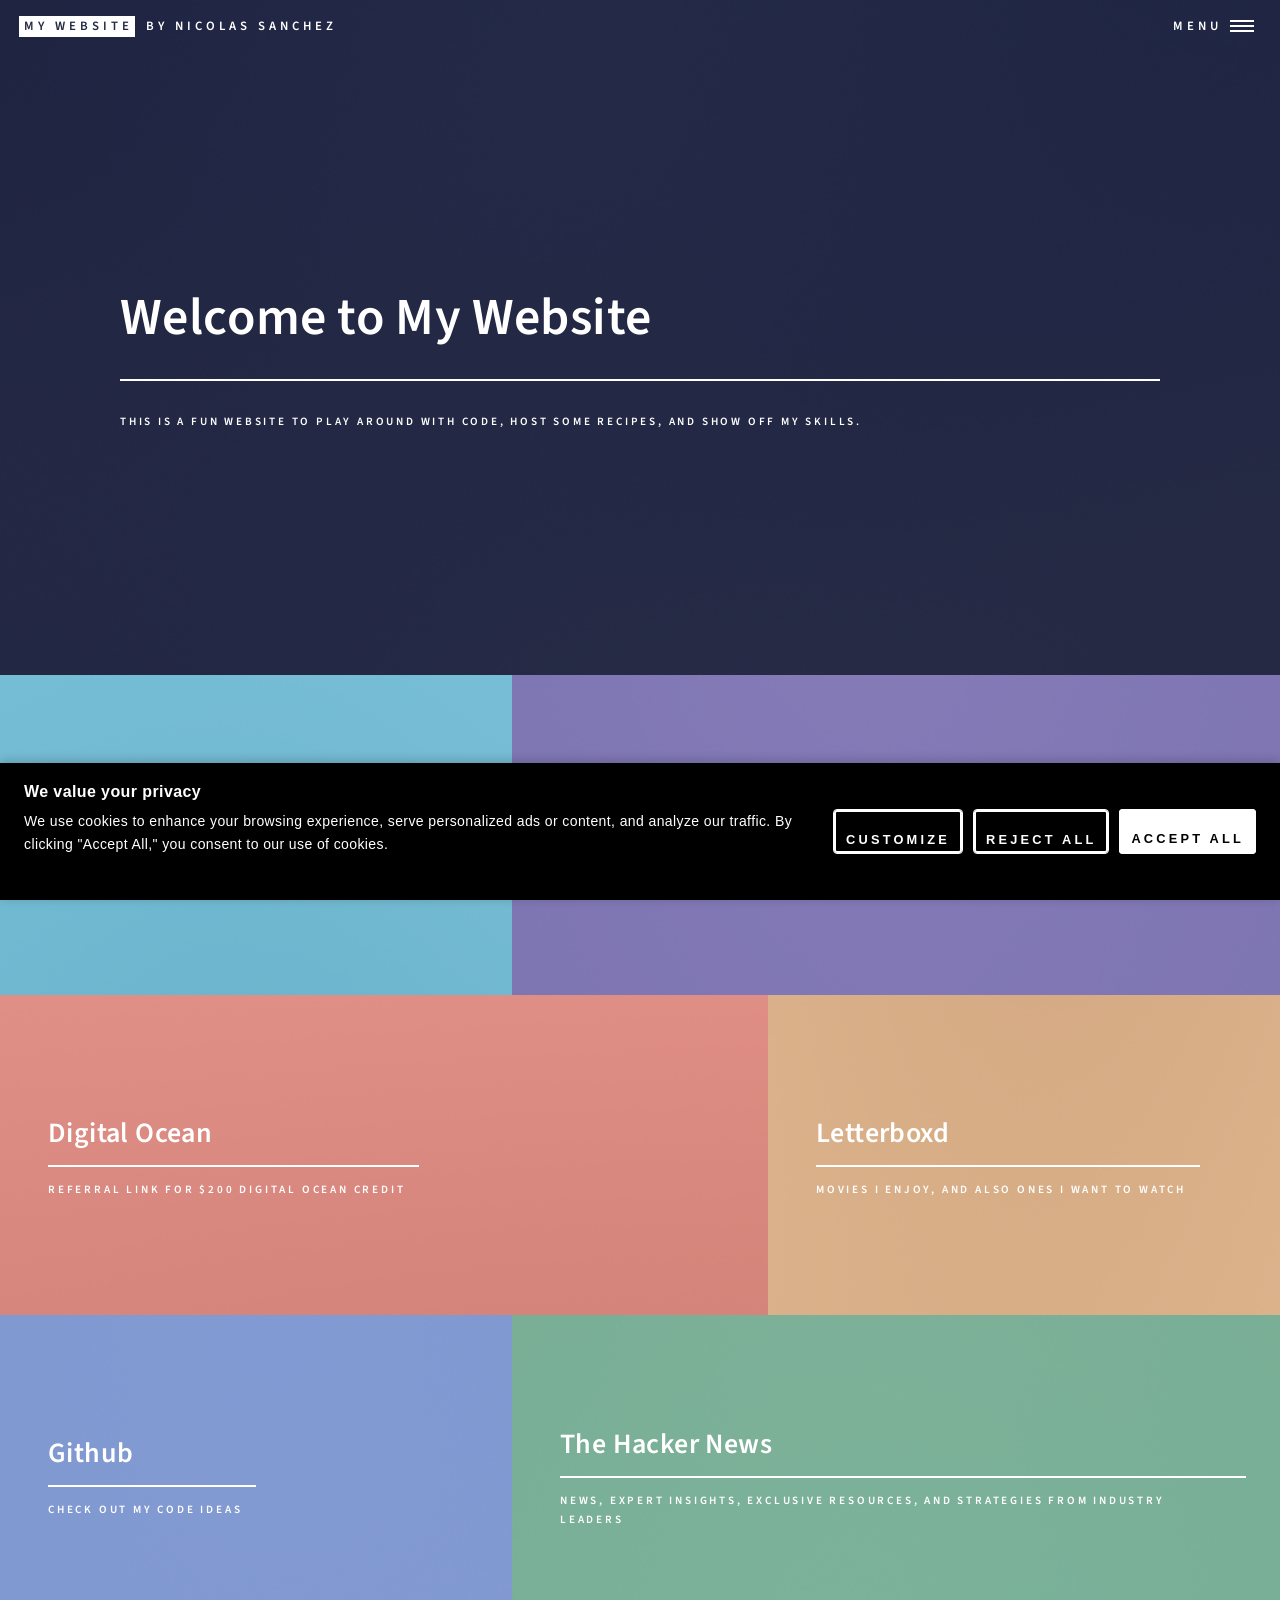
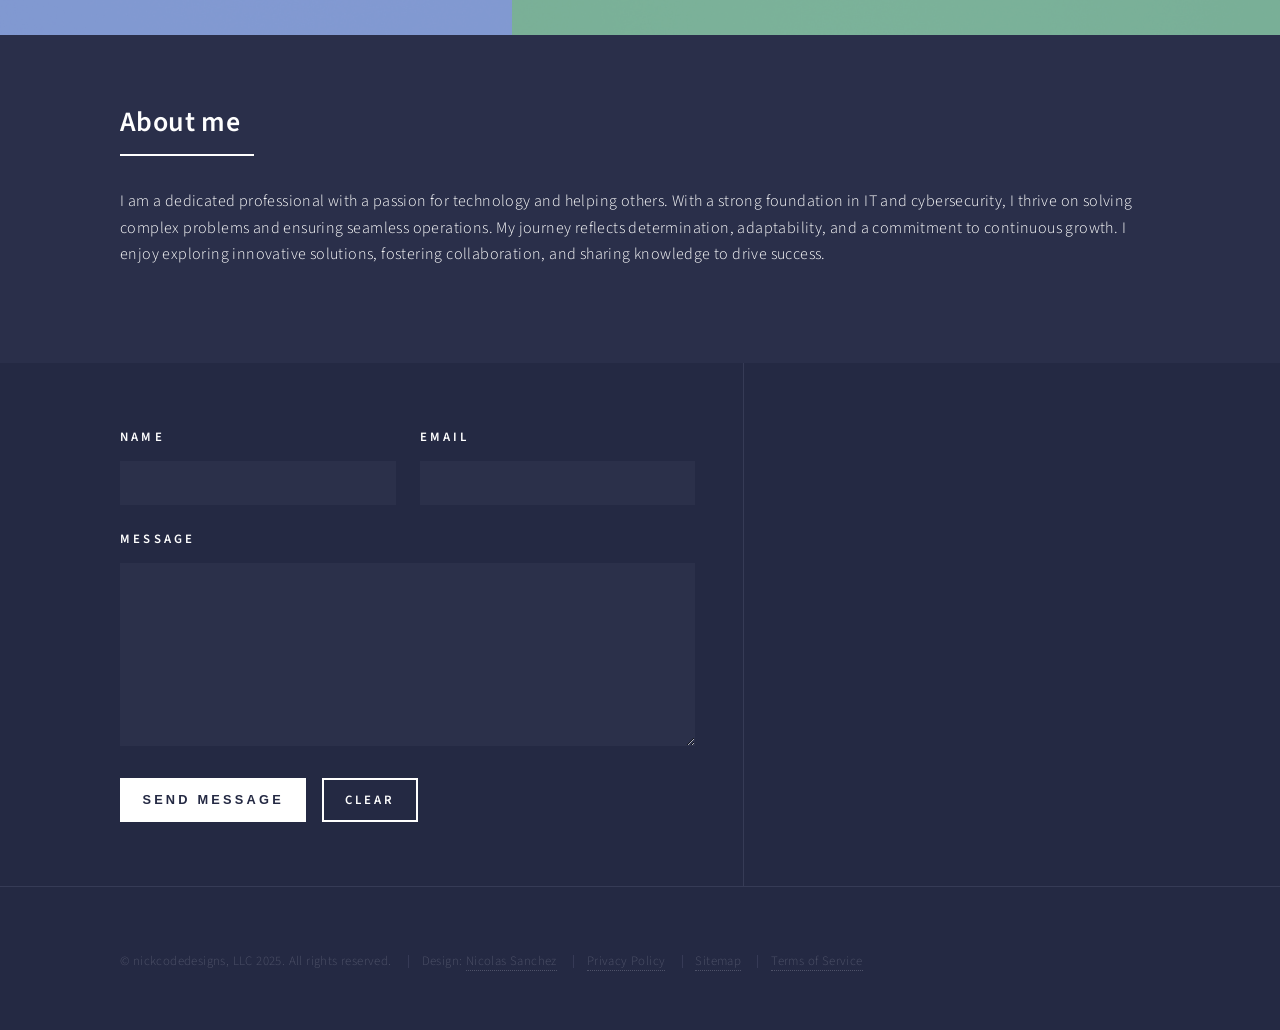
==== commit 12a823e4: "Added ads and cookie banner" ====
--- a/index.html
+++ b/index.html
@@ -7,8 +7,11 @@
 		<meta name="viewport" content="width=device-width, initial-scale=1, user-scalable=no" />
 		<link rel="stylesheet" href="assets/css/main.css" />
 		<noscript><link rel="stylesheet" href="assets/css/noscript.css" /></noscript>
+		
+
 	</head>
 <!-- Script -->
+<script src="cookie-banner.js"></script>
 		<script async src="https://www.googletagmanager.com/gtag/js?id=G-K2CP5734T7">
 		</script>
 		
@@ -29,9 +32,9 @@
 				<nav id="menu">
 					<ul class="links">
 						<li><a href="index.html">Home</a></li>
-						<li><a href="recipes.html">Recipes</a></li>
+						<li><a href="/pages/recipes.html">Recipes</a></li>
 						<li><a href="https://letterboxd.com/nicksanchez02/">My letterboxd</a></li>
-						<li><a href="/sitemap.html">Sitemap</a></li>
+						<li><a href="sitemap.html">Sitemap</a></li>
 					</ul>
 				</nav>
 				<!-- Banner -->
@@ -127,15 +130,15 @@
 									<div class="fields">
 										<div class="field half">
 											<label for="name">Name</label>
-											<input type="text" name="name" id="name" required />
+											<input type="text" name="name" id="name" required autocomplete="name" />
 										</div>
 										<div class="field half">
 											<label for="email">Email</label>
-											<input type="email" name="email" id="email" required />
+											<input type="email" name="email" id="email" required autocomplete="email" />
 										</div>
 										<div class="field">
 											<label for="message">Message</label>
-											<textarea name="message" id="message" rows="6" required></textarea>
+											<textarea name="message" id="message" rows="6" required autocomplete="off"></textarea>
 										</div>
 									</div>
 									<ul class="actions">
@@ -143,6 +146,7 @@
 										<li><input type="reset" value="Clear" /></li>
 									</ul>
 								</form>
+								
 							</section>
 						</div>
 					</section>
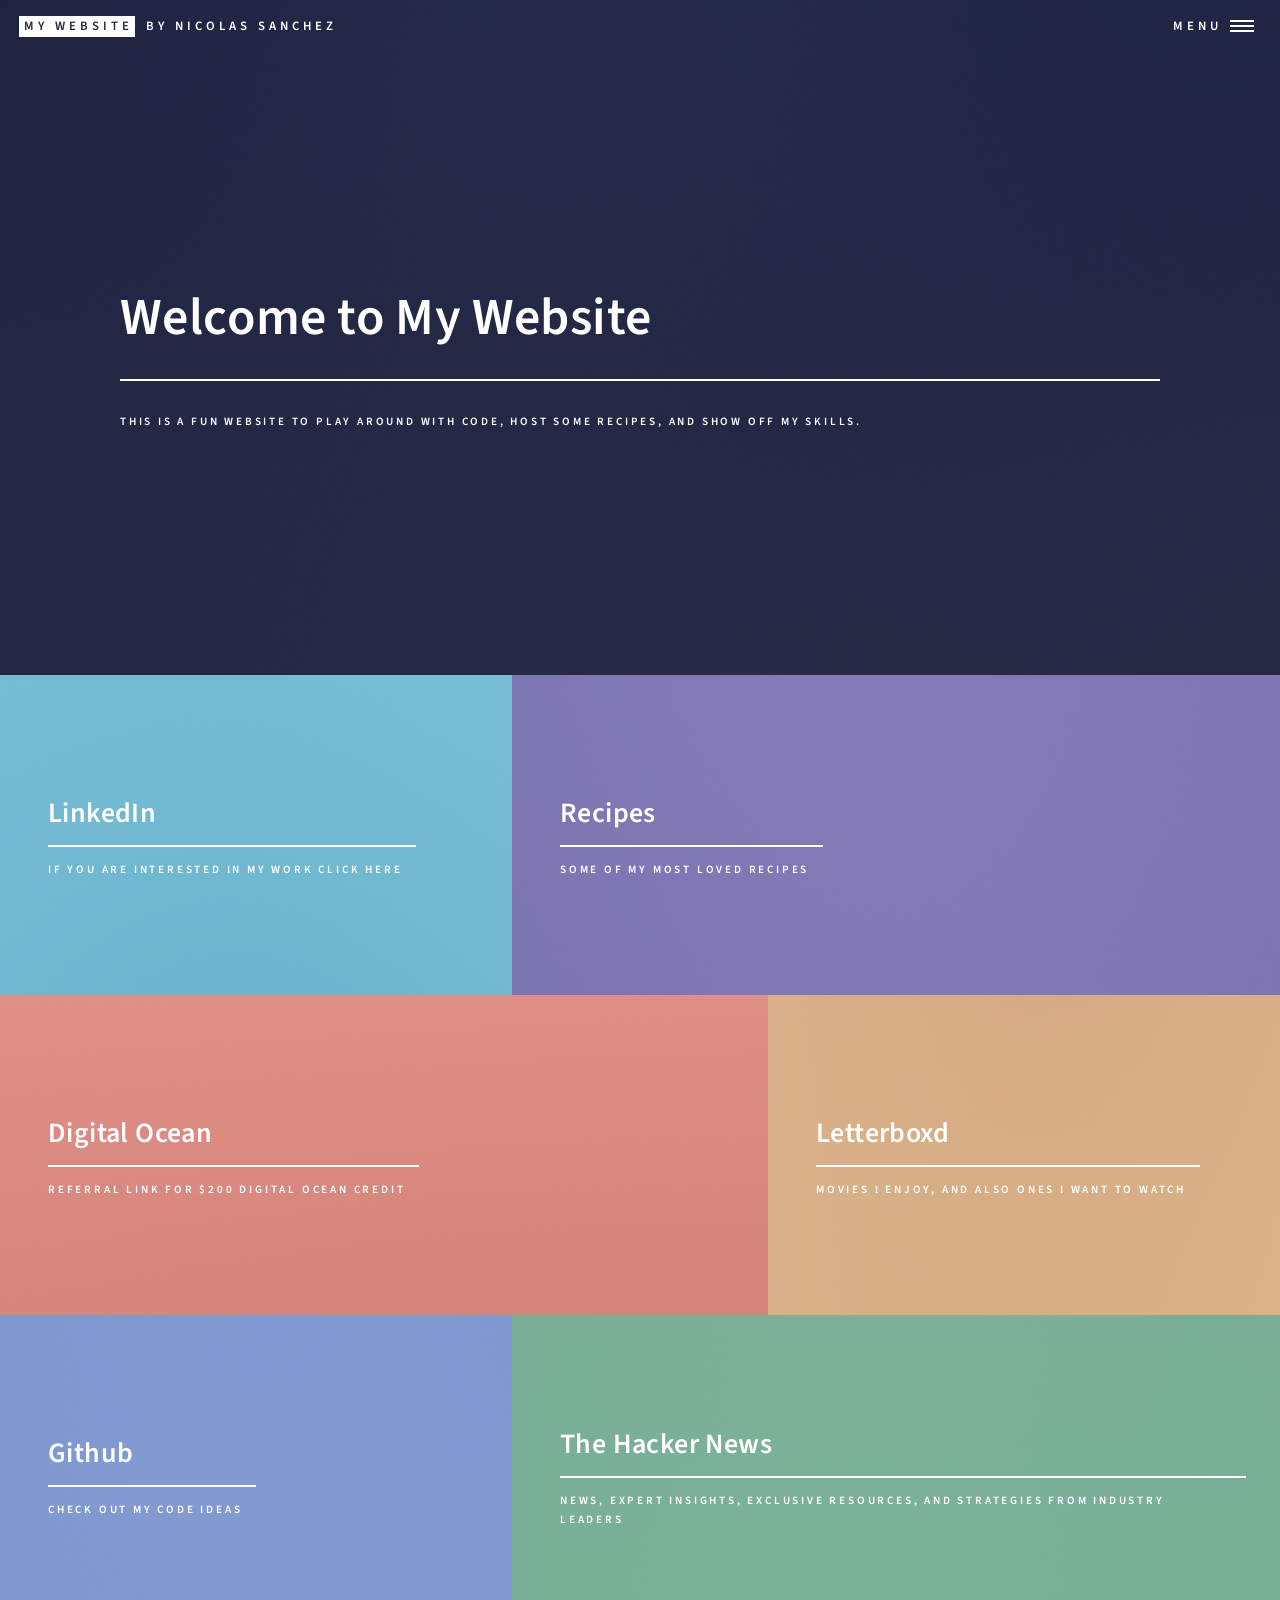
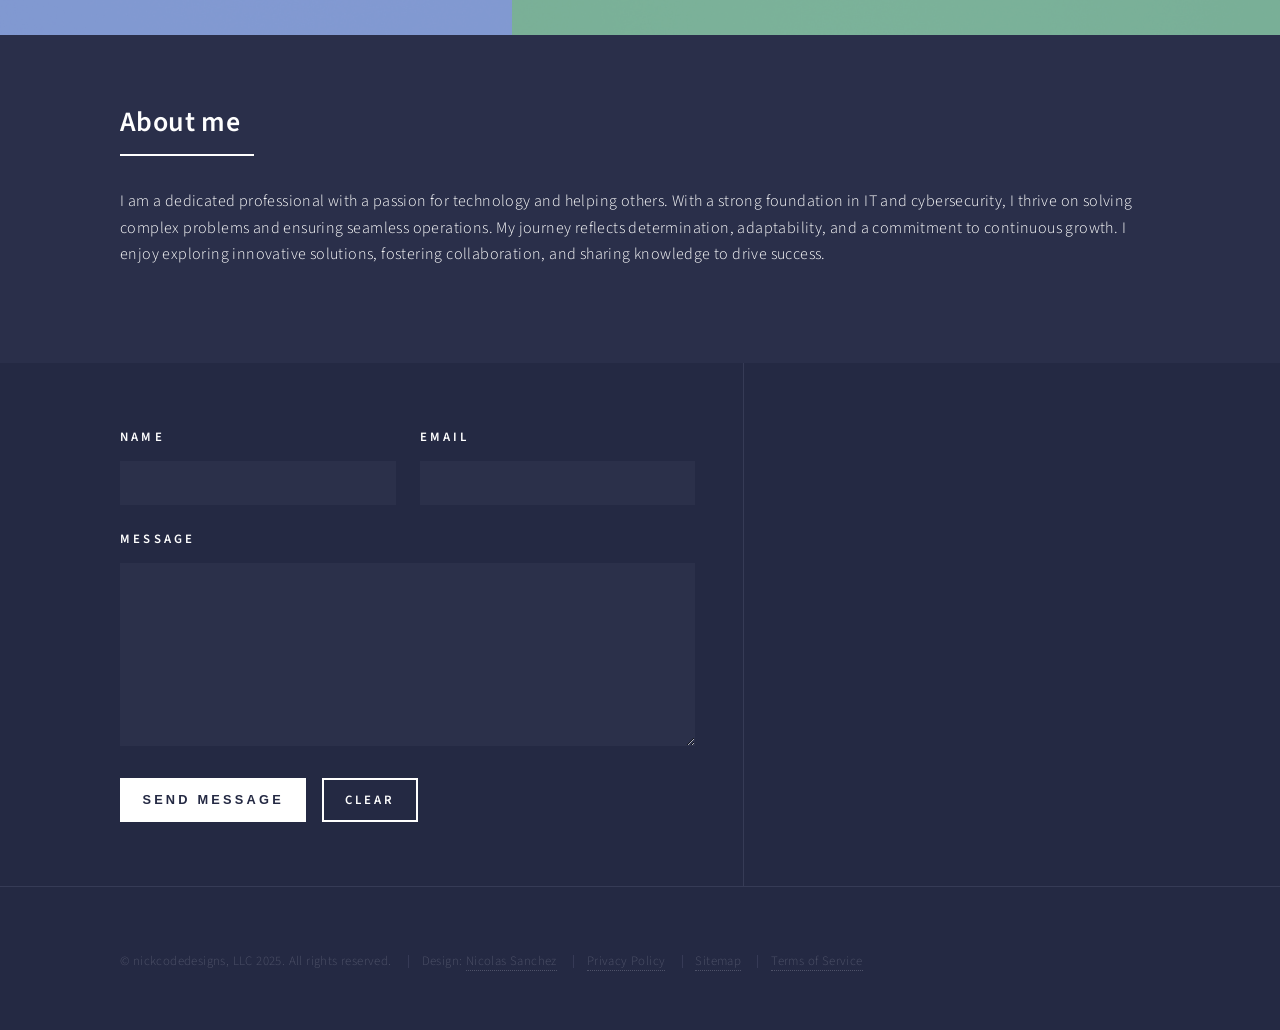
==== commit 1c9ad5ad: "Removed cookie banner file and removed from index" ====
--- a/index.html
+++ b/index.html
@@ -11,7 +11,6 @@
 
 	</head>
 <!-- Script -->
-<script src="cookie-banner.js"></script>
 		<script async src="https://www.googletagmanager.com/gtag/js?id=G-K2CP5734T7">
 		</script>
 		
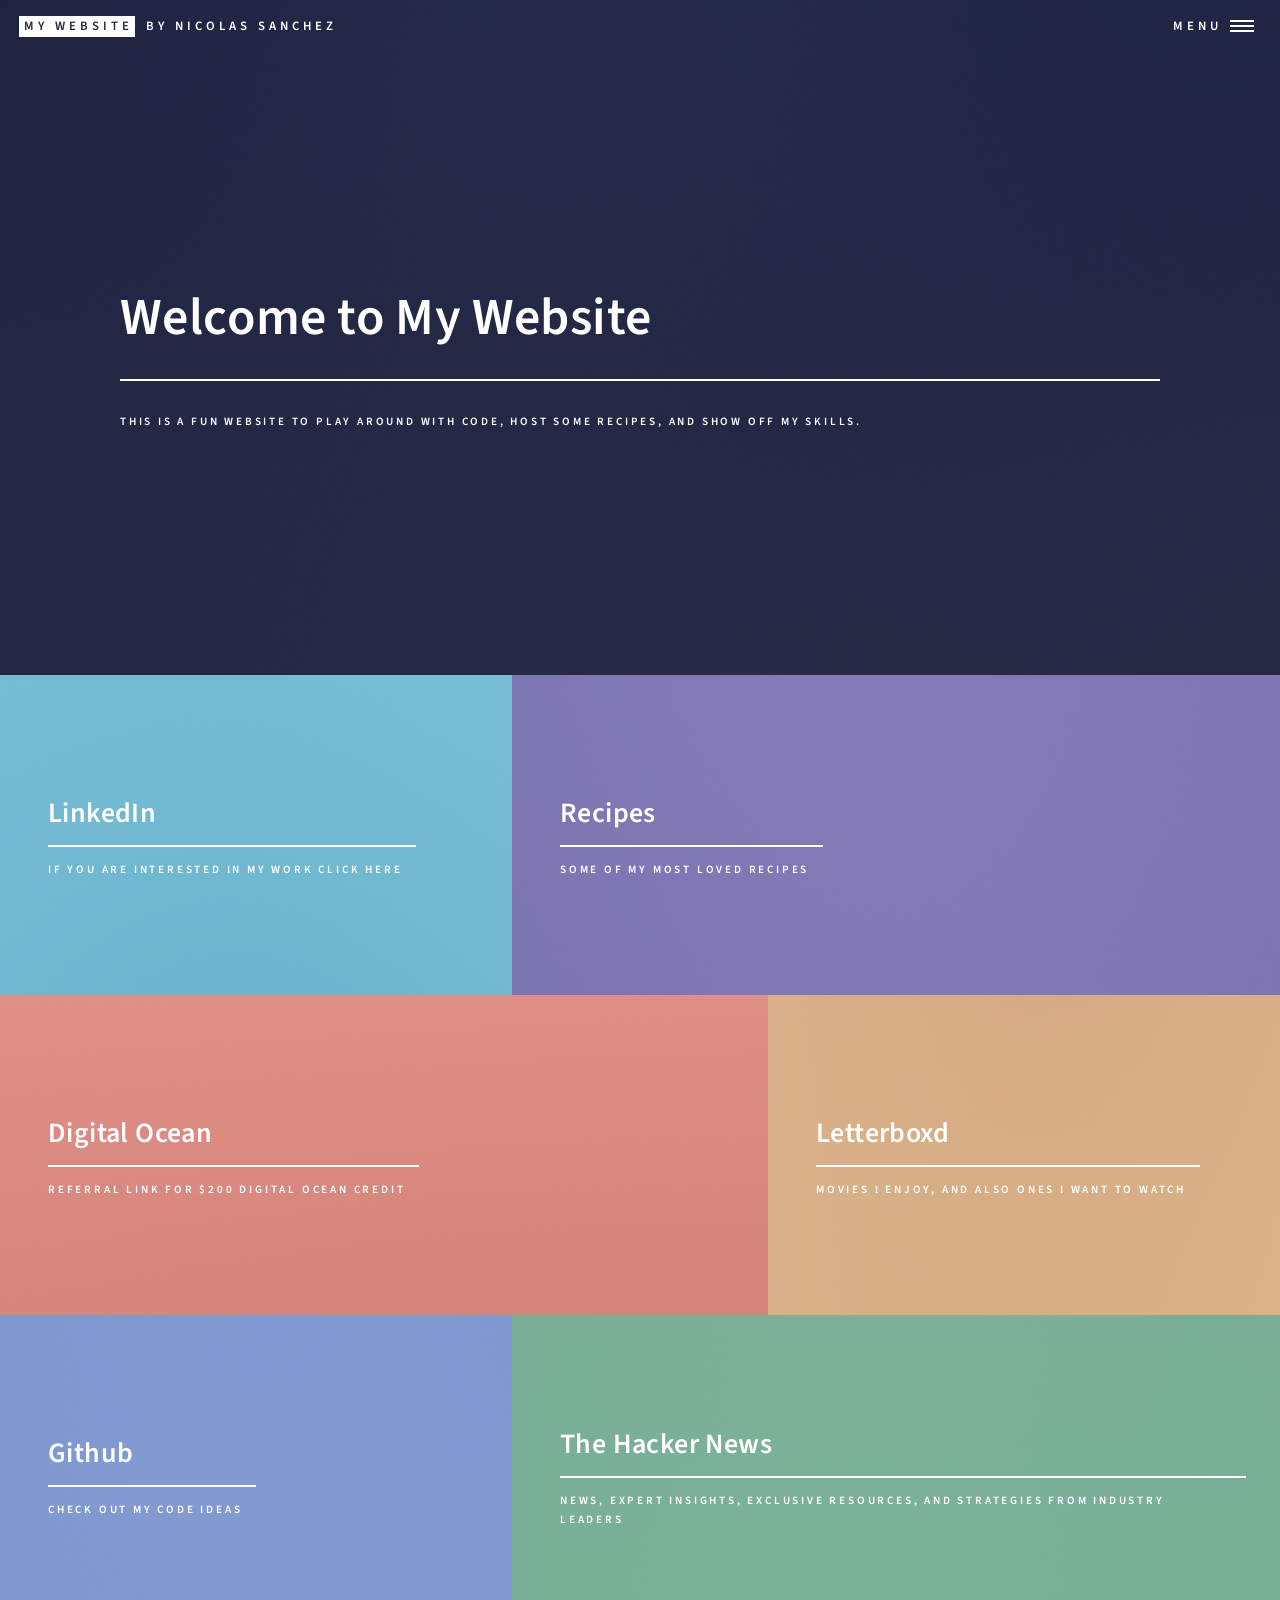
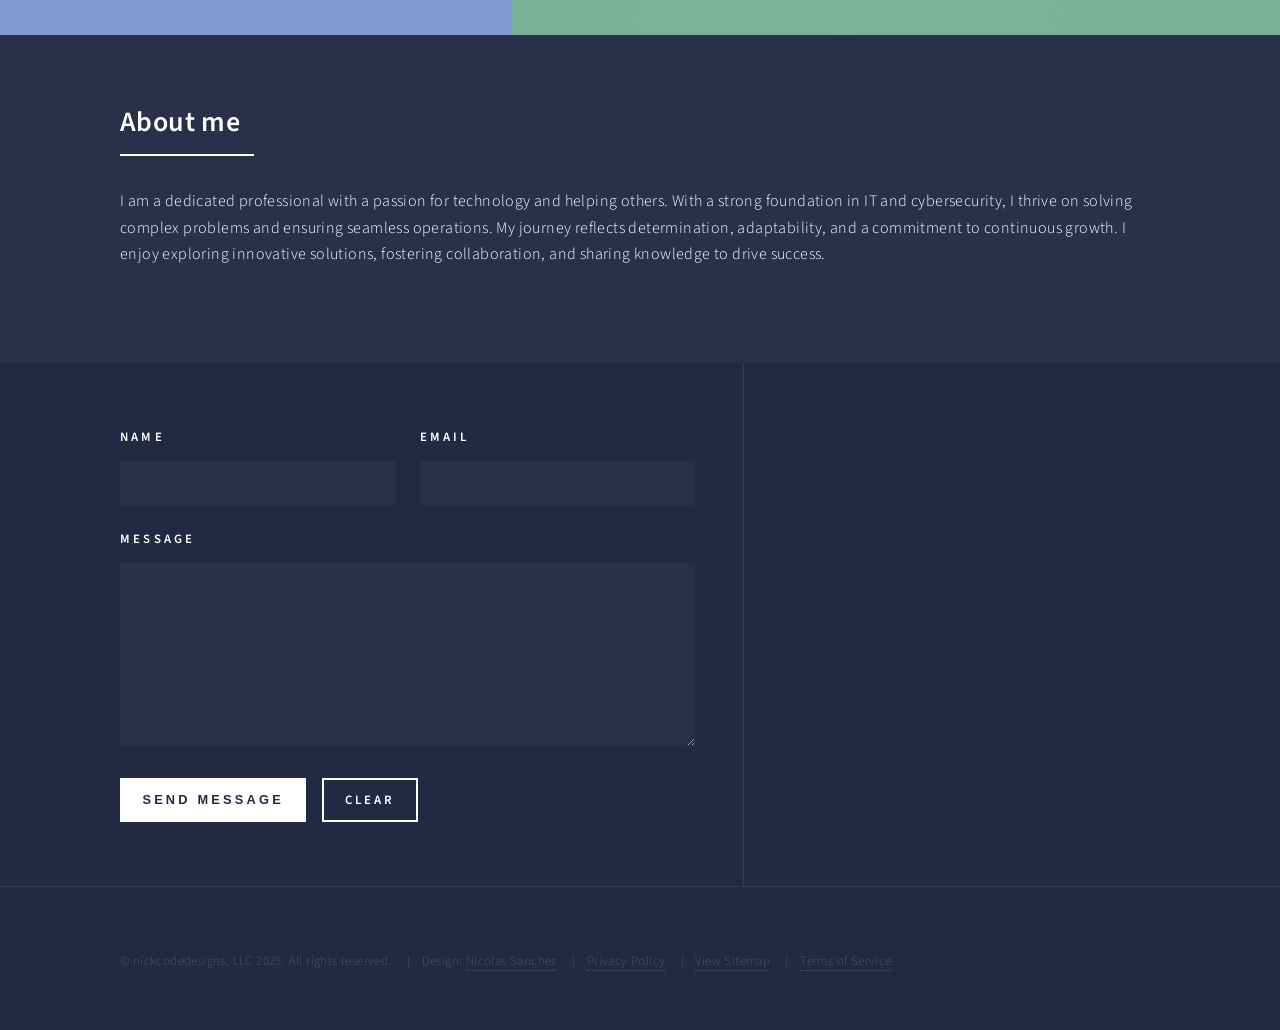
==== commit b3e138f4: "Updated sitemap linking" ====
--- a/index.html
+++ b/index.html
@@ -156,7 +156,8 @@
 							<li>&copy; nickcodedesigns, LLC 2025. All rights reserved.</li>
 							<li>Design: <a href="https://nicolasjpsanchez.com">Nicolas Sanchez</a></li>
 							<li><a href="/pages/privacy.html">Privacy Policy</a></li>
-							<li><a href="/sitemap.html">Sitemap</a></li>
+							<li><a href="https://nicolasjpsanchez.com/sitemap.xml">View Sitemap</a>
+							</li>
 							<li><a href="/pages/terms_of_service.html">Terms of Service</a></li>
 
 						</ul>
